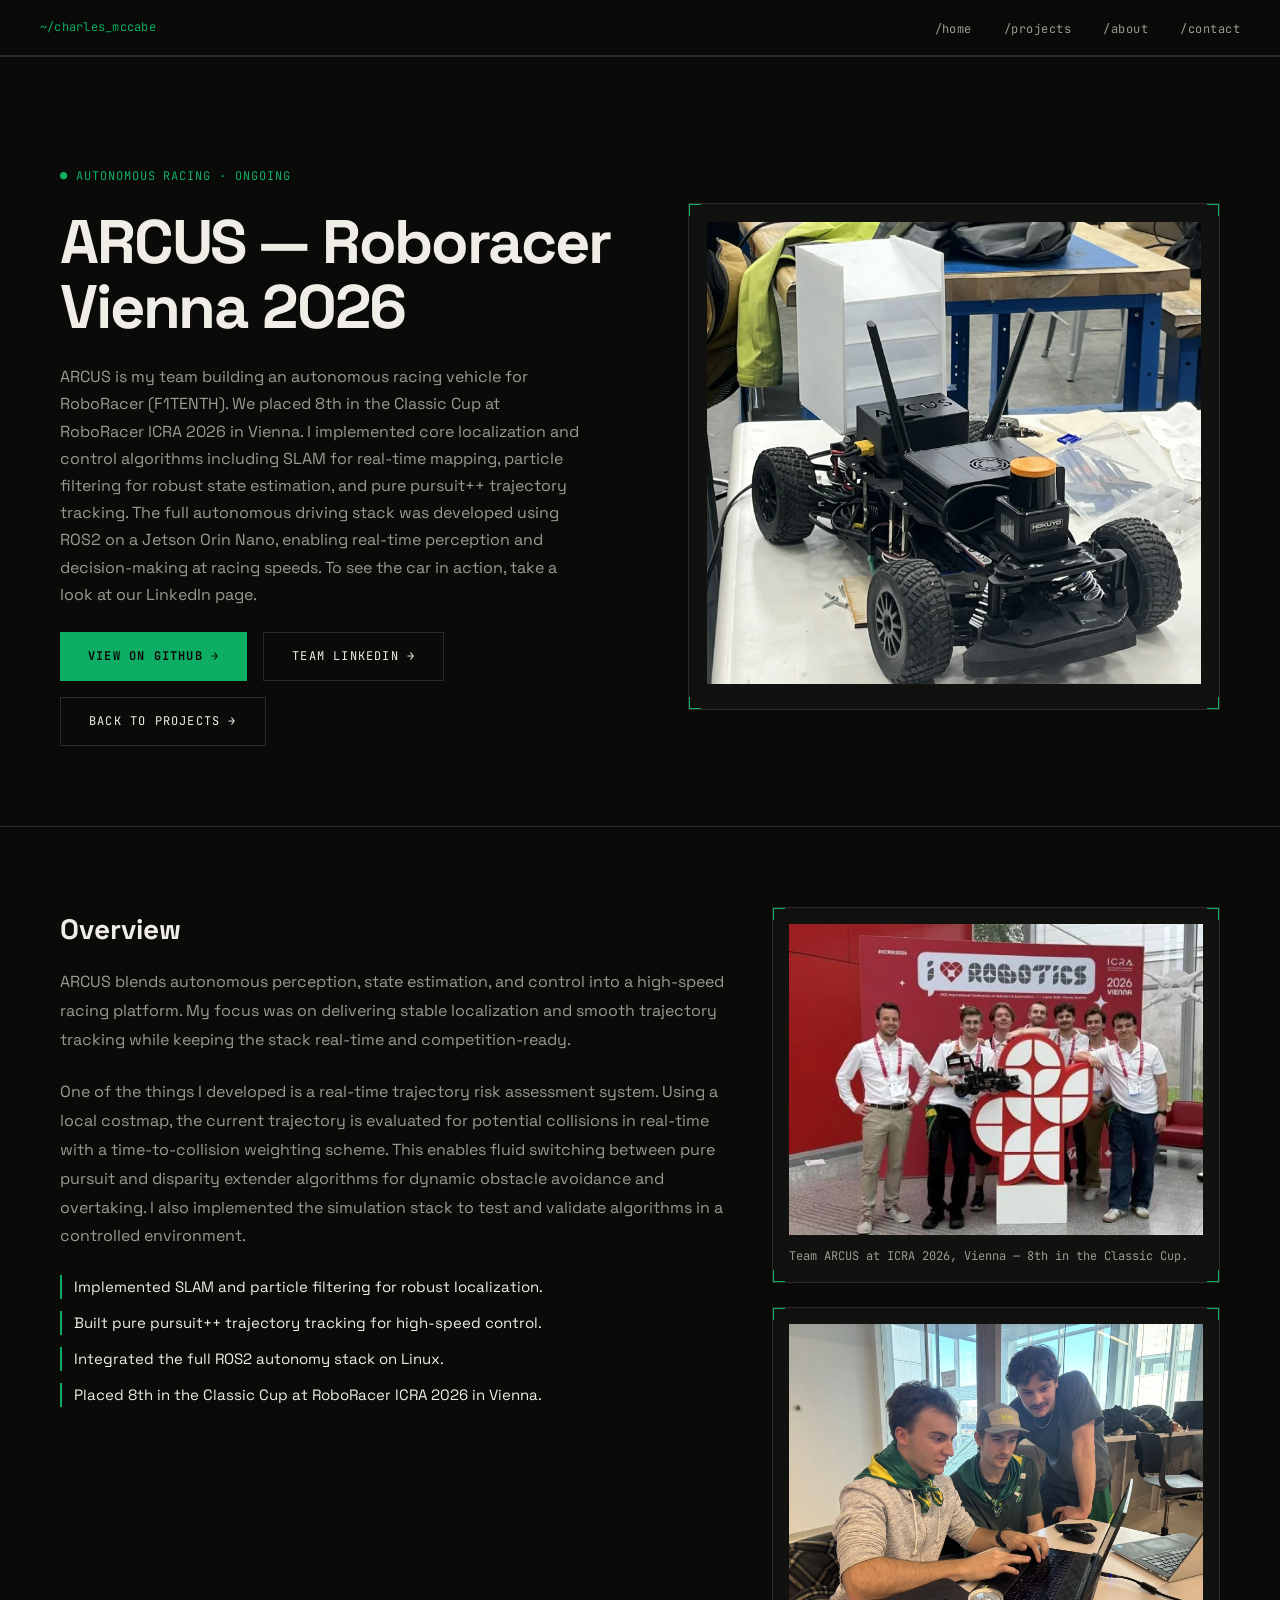
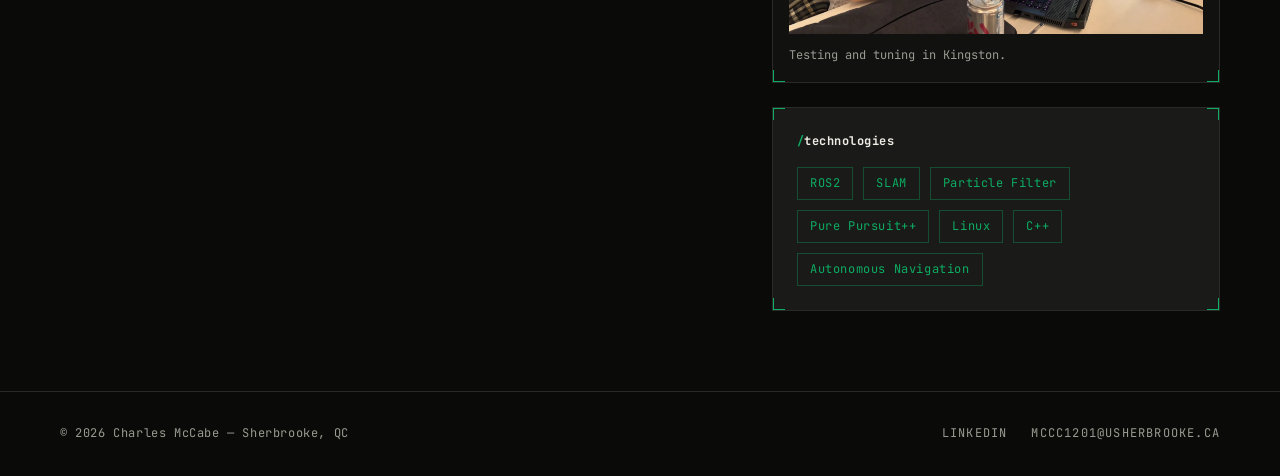
==== arcus.html @ 9f8b74c9 "Refine telemetry design: type, palette, project pages, WebP images - Space Grotesk for text and JetB" ====
<!DOCTYPE html>
<html lang="en">

<head>
  <meta charset="UTF-8">
  <meta name="viewport" content="width=device-width, initial-scale=1.0">
  <title>ARCUS — Roboracer Vienna 2026</title>
  <link rel="preconnect" href="https://fonts.googleapis.com">
  <link rel="preconnect" href="https://fonts.gstatic.com" crossorigin>
  <link
    href="https://fonts.googleapis.com/css2?family=JetBrains+Mono:wght@400;500;700&family=Space+Grotesk:wght@400;500;600;700&display=swap"
    rel="stylesheet">
  <link rel="icon" href="data:image/svg+xml,%3Csvg xmlns='http://www.w3.org/2000/svg' viewBox='0 0 32 32'%3E%3Crect width='32' height='32' fill='%230a0a08'/%3E%3Ctext x='16' y='22' font-family='monospace' font-size='15' font-weight='700' fill='%230dad63' text-anchor='middle'%3ECM%3C/text%3E%3C/svg%3E">
  <link rel="stylesheet" href="style.css">
</head>

<body class="project-page">
  <nav>
    <a class="nav-logo" href="charlesMcCabe.html">~/charles_mccabe</a>
    <ul class="nav-links">
      <li><a href="charlesMcCabe.html">/home</a></li>
      <li><a href="charlesMcCabe.html#projects">/projects</a></li>
      <li><a href="charlesMcCabe.html#about">/about</a></li>
      <li><a href="charlesMcCabe.html#contact">/contact</a></li>
    </ul>
  </nav>

  <header class="project-hero">
    <div class="project-hero-left">
      <div class="project-kicker">Autonomous racing · Ongoing</div>
      <h1 class="project-title-lg">ARCUS — Roboracer Vienna 2026</h1>
      <p class="project-summary">ARCUS is my team building an autonomous racing vehicle for RoboRacer (F1TENTH). We placed 8th in the Classic Cup at RoboRacer ICRA 2026 in Vienna. I implemented
        core localization and control algorithms including SLAM for real-time mapping, particle filtering for robust state
        estimation, and pure pursuit++ trajectory tracking. The full autonomous driving stack was developed using ROS2 on
        a Jetson Orin Nano, enabling real-time perception and decision-making at racing speeds. To see the car in action, take a look at our LinkedIn page.</p>
      <div class="project-cta-row">
        <a class="btn-primary" href="https://github.com/robotique-udes/arcus" target="_blank"
          rel="noopener noreferrer">View on GitHub →</a>
        <a class="btn-ghost" href="https://www.linkedin.com/company/arcus-robotique-udes" target="_blank"
          rel="noopener noreferrer">Team LinkedIn →</a>
        <a class="btn-ghost" href="charlesMcCabe.html#projects">Back to projects →</a>
      </div>
    </div>
    <div class="project-hero-right">
      <img src="resources/imgs/arcus_car.webp" alt="ARCUS race car">
    </div>
  </header>

  <section class="project-section">
    <div class="project-detail-grid">
      <div>
        <h2 class="project-detail-title">Overview</h2>
        <p class="project-detail-copy">ARCUS blends autonomous perception, state estimation, and control into a high-speed
          racing platform. My focus was on delivering stable localization and smooth trajectory tracking while
          keeping the stack real-time and competition-ready.</p>
        <p class="project-detail-copy">One of the things I developed is a real-time trajectory risk assessment system. Using a local costmap, the
          current trajectory is evaluated for potential collisions in real-time with a time-to-collision weighting
          scheme. This enables fluid switching between pure pursuit and disparity extender algorithms for dynamic
          obstacle avoidance and overtaking. I also implemented the simulation stack to test and validate algorithms
          in a controlled environment.</p>
        <ul class="project-highlights">
          <li>Implemented SLAM and particle filtering for robust localization.</li>
          <li>Built pure pursuit++ trajectory tracking for high-speed control.</li>
          <li>Integrated the full ROS2 autonomy stack on Linux.</li>
          <li>Placed 8th in the Classic Cup at RoboRacer ICRA 2026 in Vienna.</li>
        </ul>
      </div>
      <div class="project-side">
        <figure class="project-media">
          <img src="resources/imgs/arcus-vienna.webp" alt="Team ARCUS with the car at ICRA 2026 in Vienna"
            loading="lazy">
          <figcaption>Team ARCUS at ICRA 2026, Vienna — 8th in the Classic Cup.</figcaption>
        </figure>
        <figure class="project-media">
          <img src="resources/imgs/kingston.webp" alt="ARCUS team working on the car in Kingston" loading="lazy">
          <figcaption>Testing and tuning in Kingston.</figcaption>
        </figure>
        <div class="project-tech-panel">
          <h4>Technologies</h4>
          <div class="tech-tags">
            <span class="tech-tag">ROS2</span>
            <span class="tech-tag">SLAM</span>
            <span class="tech-tag">Particle Filter</span>
            <span class="tech-tag">Pure Pursuit++</span>
            <span class="tech-tag">Linux</span>
            <span class="tech-tag">C++</span>
            <span class="tech-tag">Autonomous Navigation</span>
          </div>
        </div>
      </div>
    </div>
  </section>

  <footer>
    <span class="copy">© 2026 Charles McCabe — Sherbrooke, QC</span>
    <div class="footer-links">
      <a href="https://www.linkedin.com/in/charles-mccabe-aab749368/">LinkedIn</a>
      <a href="mailto:mccc1201@usherbrooke.ca">mccc1201@usherbrooke.ca</a>
    </div>
  </footer>
</body>

</html>
---- style.css ----
*,
*::before,
*::after {
    box-sizing: border-box;
    margin: 0;
    padding: 0;
}

:root {
    --bg: #0a0a08;
    --surface: #111110;
    --surface2: #1a1a18;
    --accent: #0dad63;
    --text: #f0ede6;
    --muted: #9a9a92;
    --warn: #e8a63c;
    --best: #b48cff;
    --border: #2a2a28;
    --mono: 'JetBrains Mono', ui-monospace, monospace;
    --sans: 'Space Grotesk', system-ui, sans-serif;
}

html {
    scroll-behavior: smooth;
}

body {
    background: var(--bg);
    color: var(--text);
    font-family: var(--sans);
    line-height: 1.6;
    overflow-x: hidden;
}

nav {
    position: sticky;
    top: 0;
    z-index: 100;
    background: rgba(10, 10, 8, 0.92);
    backdrop-filter: blur(12px);
    border-bottom: 1px solid var(--border);
    display: flex;
    align-items: center;
    justify-content: flex-end;
    padding: 0 40px;
    height: 56px;
}

.nav-logo {
    display: none;
}

.nav-links {
    display: flex;
    gap: 32px;
    list-style: none;
}

.nav-links a {
    font-family: var(--mono);
    font-size: 12px;
    color: var(--muted);
    text-decoration: none;
    letter-spacing: 0.1em;
    text-transform: uppercase;
    transition: color 0.2s;
}

.nav-links a:hover {
    color: var(--accent);
}

.hero {
    min-height: 100vh;
    display: grid;
    grid-template-columns: 1fr 1fr;
    position: relative;
    overflow: hidden;
}

.hero--no-padding {
    padding: 0;
    border-top: none;
}

.hero-left {
    display: flex;
    flex-direction: column;
    justify-content: center;
    padding: 80px 60px;
    position: relative;
    z-index: 2;
}

.hero-tag {
    font-family: var(--mono);
    font-size: 12px;
    color: var(--accent);
    letter-spacing: 0.2em;
    text-transform: uppercase;
    margin-bottom: 24px;
    display: flex;
    align-items: center;
    gap: 10px;
}

.hero-tag::before {
    content: '';
    display: inline-block;
    width: 24px;
    height: 1px;
    background: var(--accent);
}

h1.hero-name {
    font-family: var(--sans);
    font-size: clamp(52px, 6vw, 88px);
    font-weight: 700;
    line-height: 0.95;
    letter-spacing: -0.03em;
    margin-bottom: 8px;
}

.hero-name .accent-line {
    color: var(--accent);
    display: block;
}

.hero-sub {
    font-family: var(--mono);
    font-size: 13px;
    color: var(--muted);
    margin-top: 24px;
    margin-bottom: 48px;
    max-width: 380px;
    line-height: 1.8;
}

.hero-ctas {
    display: flex;
    gap: 16px;
    flex-wrap: wrap;
}

.btn-primary,
.btn-ghost,
.form-submit {
    display: inline-flex;
    align-items: center;
    gap: 8px;
    font-family: var(--mono);
    font-size: 12px;
    letter-spacing: 0.1em;
    text-transform: uppercase;
    text-decoration: none;
}

.btn-primary {
    background: var(--accent);
    color: #0a0a08;
    font-weight: 700;
    padding: 14px 28px;
    transition: transform 0.2s, opacity 0.2s;
}

.btn-primary:hover {
    opacity: 0.85;
    transform: translateY(-2px);
}

.btn-ghost {
    border: 1px solid var(--border);
    color: var(--text);
    padding: 14px 28px;
    transition: border-color 0.2s, color 0.2s;
}

.btn-ghost:hover {
    border-color: var(--accent);
    color: var(--accent);
}

.hero-right {
    position: relative;
    overflow: hidden;
}

.hero-img-grid {
    position: absolute;
    inset: 0;
    display: grid;
    grid-template-columns: 1fr 1fr;
    grid-template-rows: 1fr 1fr;
    gap: 2px;
}

.hero-img-cell {
    overflow: hidden;
    position: relative;
}

.hero-img-cell img {
    width: 100%;
    height: 100%;
    object-fit: cover;
    transition: transform 0.4s;
}

.hero-img-cell:hover img {
    transform: scale(1.04);
}

.hero-img-cell .label {
    position: absolute;
    bottom: 0;
    left: 0;
    right: 0;
    background: linear-gradient(transparent, rgba(0, 0, 0, 0.7));
    padding: 24px 12px 10px;
    font-family: var(--mono);
    font-size: 12px;
    color: var(--accent);
    letter-spacing: 0.1em;
    text-transform: uppercase;
    opacity: 0;
    transition: opacity 0.3s;
}

.hero-img-cell:hover .label {
    opacity: 1;
}

.hero-overlay-text {
    position: absolute;
    bottom: 40px;
    left: 40px;
    font-family: var(--mono);
    font-size: 12px;
    color: var(--muted);
    writing-mode: vertical-lr;
    letter-spacing: 0.15em;
    text-transform: uppercase;
}

section {
    padding: 100px 60px;
    border-top: 1px solid var(--border);
}

.section-header {
    display: flex;
    align-items: baseline;
    gap: 20px;
    margin-bottom: 60px;
}

.section-header--compact {
    margin-bottom: 24px;
}

.section-num {
    font-family: var(--mono);
    font-size: 12px;
    color: var(--accent);
    letter-spacing: 0.15em;
}

h2.section-title {
    font-family: var(--sans);
    font-size: 42px;
    font-weight: 700;
    letter-spacing: -0.02em;
    line-height: 1;
}

.about-grid {
    display: grid;
    grid-template-columns: auto 1fr;
    gap: 80px;
    align-items: start;
}

.about-photo {
    width: 260px;
    height: 320px;
    object-fit: cover;
    object-position: top center;
    border: 1px solid var(--border);
}

.about-text {
    padding-top: 12px;
}

.about-text p {
    font-family: var(--sans);
    font-size: 17px;
    color: var(--muted);
    line-height: 1.85;
    max-width: 620px;
    margin-bottom: 32px;
}

.skills-row {
    display: flex;
    flex-wrap: wrap;
    gap: 10px;
    margin-top: 32px;
}

.skill-pill {
    font-family: var(--mono);
    font-size: 12px;
    color: var(--accent);
    border: 1px solid rgba(13, 173, 99, 0.35);
    padding: 6px 14px;
    letter-spacing: 0.05em;
}

.projects-grid {
    display: grid;
    grid-template-columns: repeat(3, 1fr);
    gap: 2px;
}

.projects-subhead {
    font-family: var(--mono);
    font-size: 12px;
    color: var(--accent);
    letter-spacing: 0.15em;
    text-transform: uppercase;
    margin-bottom: 14px;
}

.projects-subhead--spaced {
    margin-top: 40px;
}

.projects-showcase-grid {
    display: grid;
    grid-template-columns: repeat(2, 1fr);
    gap: 2px;
}

.projects-showcase-grid .project-card {
    aspect-ratio: 16/10;
}

.projects-more-grid {
    display: grid;
    grid-template-columns: repeat(3, 1fr);
    gap: 2px;
}

.project-card {
    background: var(--surface);
    position: relative;
    overflow: hidden;
    aspect-ratio: 4/3;
    cursor: pointer;
    display: block;
    text-decoration: none;
}

.project-card.featured {
    grid-column: span 2;
    aspect-ratio: auto;
}

.project-card img {
    width: 100%;
    height: 100%;
    object-fit: cover;
    filter: brightness(0.8);
    transition: filter 0.4s, transform 0.5s;
}

.project-card-image--contain {
    object-fit: contain;
    background: #111;
    padding: 40px;
}

.project-card:hover img {
    filter: brightness(0.95);
    transform: scale(1.05);
}

.project-card--logo {
    display: flex;
    align-items: center;
    justify-content: center;
}

.project-card--logo .sherbee-logo {
    width: 72%;
    height: auto;
    max-height: 80%;
    object-fit: contain;
    filter: grayscale(0%) brightness(0.95);
}

.project-card--logo:hover .sherbee-logo {
    transform: none;
    filter: grayscale(0%) brightness(1);
}

.project-card-overlay {
    position: absolute;
    inset: 0;
    background: linear-gradient(to top, rgba(0, 0, 0, 0.85) 0%, rgba(0, 0, 0, 0.2) 50%, transparent 100%);
    display: flex;
    flex-direction: column;
    justify-content: flex-end;
    padding: 28px;
    transition: background 0.3s;
}

.project-card:hover .project-card-overlay {
    background: linear-gradient(to top, rgba(0, 0, 0, 0.9) 0%, rgba(0, 0, 0, 0.3) 60%, transparent 100%);
}

.project-type {
    font-family: var(--mono);
    font-size: 12px;
    color: var(--accent);
    letter-spacing: 0.15em;
    text-transform: uppercase;
    margin-bottom: 8px;
}

.project-title {
    font-family: var(--sans);
    font-size: 20px;
    font-weight: 600;
    color: var(--text);
    line-height: 1.2;
    margin-bottom: 8px;
}

.project-card.featured .project-title {
    font-size: 28px;
}

.project-desc {
    font-family: var(--mono);
    font-size: 12px;
    color: rgba(240, 237, 230, 0.6);
    line-height: 1.6;
    max-width: 420px;
    display: none;
    margin-bottom: 16px;
}

.project-card:hover .project-desc {
    display: block;
}

.project-link {
    display: inline-flex;
    align-items: center;
    gap: 6px;
    font-family: var(--mono);
    font-size: 12px;
    color: var(--accent);
    letter-spacing: 0.1em;
    text-transform: uppercase;
    opacity: 0;
    transform: translateY(8px);
    transition: opacity 0.3s, transform 0.3s;
}

.project-card:hover .project-link {
    opacity: 1;
    transform: translateY(0);
}

.project-links {
    display: flex;
    flex-wrap: wrap;
    gap: 12px;
}

.stats-bar {
    border-top: 1px solid var(--border);
    padding: 48px 60px;
    display: flex;
    gap: 0;
}

.stat-item {
    flex: 1;
    padding: 0 40px;
    border-right: 1px solid var(--border);
}

.stat-num--offset {
    padding-left: 40px;
}

.stat-item:last-child {
    border-right: none;
    padding-right: 0;
}

.stat-item:first-child {
    padding-left: 0;
}

.stat-num {
    font-family: var(--sans);
    font-size: 48px;
    font-weight: 700;
    color: var(--accent);
    line-height: 1;
    margin-bottom: 8px;
}

.stat-label {
    font-family: var(--mono);
    font-size: 12px;
    color: var(--muted);
    letter-spacing: 0.1em;
    text-transform: uppercase;
}

.cv-section {
    background: var(--surface);
}

.cv-panel {
    border: 1px solid var(--border);
    background: var(--surface2);
    display: flex;
    flex-wrap: wrap;
    align-items: center;
    justify-content: space-between;
    gap: 24px;
    padding: 28px;
}

.cv-copy {
    font-family: var(--sans);
    font-size: 18px;
    color: var(--muted);
    line-height: 1.7;
    max-width: 700px;
}

.cv-download {
    white-space: nowrap;
}

.contact-section {
    background: var(--surface);
}

.contact-inner {
    display: grid;
    grid-template-columns: 1fr 1fr;
    gap: 80px;
    align-items: center;
}

.contact-headline {
    font-family: var(--sans);
    font-size: clamp(36px, 4vw, 56px);
    font-weight: 700;
    line-height: 1.0;
    letter-spacing: -0.02em;
}

.contact-headline .hl {
    color: var(--accent);
}

.contact-copy {
    font-family: var(--mono);
    font-size: 12px;
    color: var(--muted);
    margin-top: 32px;
    line-height: 1.8;
}

.contact-form {
    display: flex;
    flex-direction: column;
    gap: 16px;
}

.form-field {
    display: flex;
    flex-direction: column;
    gap: 6px;
}

.form-field label {
    font-family: var(--mono);
    font-size: 12px;
    color: var(--muted);
    letter-spacing: 0.15em;
    text-transform: uppercase;
}

.form-field input,
.form-field textarea {
    background: var(--bg);
    border: 1px solid var(--border);
    color: var(--text);
    font-family: var(--mono);
    font-size: 13px;
    padding: 12px 16px;
    outline: none;
    transition: border-color 0.2s;
}

.form-field input:focus,
.form-field textarea:focus {
    border-color: var(--accent);
}

.form-field textarea {
    resize: vertical;
    min-height: 100px;
}

.form-submit {
    background: var(--accent);
    color: #0a0a08;
    font-weight: 700;
    padding: 14px 32px;
    border: none;
    cursor: pointer;
    align-self: flex-start;
    transition: opacity 0.2s;
}

.form-submit:hover {
    opacity: 0.85;
}

.form-submit:disabled {
    opacity: 0.55;
    cursor: not-allowed;
}

.form-status {
    min-height: 1.2em;
    font-family: var(--mono);
    font-size: 12px;
    color: var(--muted);
    letter-spacing: 0.05em;
}

.form-status--success {
    color: var(--accent);
}

.form-status--error {
    color: #ff7f7f;
}

/* Modal Styles */
.project-card--modal {
    cursor: pointer;
}

.modal {
    display: none;
    position: fixed;
    top: 0;
    left: 0;
    width: 100%;
    height: 100%;
    z-index: 1000;
    opacity: 0;
    transition: opacity 0.3s ease;
}

.modal.active {
    display: flex;
    opacity: 1;
}

.modal-overlay {
    position: absolute;
    top: 0;
    left: 0;
    width: 100%;
    height: 100%;
    background: rgba(0, 0, 0, 0.7);
    backdrop-filter: blur(4px);
}

.modal-content {
    position: relative;
    background: var(--surface);
    border: 1px solid var(--border);
    border-radius: 8px;
    max-width: 600px;
    max-height: 90vh;
    overflow-y: auto;
    margin: auto;
    padding: 40px;
    animation: modalSlideIn 0.3s ease;
}

@keyframes modalSlideIn {
    from {
        transform: translateY(-50px);
        opacity: 0;
    }

    to {
        transform: translateY(0);
        opacity: 1;
    }
}

.modal-close {
    position: absolute;
    top: 16px;
    right: 16px;
    background: none;
    border: none;
    font-size: 32px;
    color: var(--text);
    cursor: pointer;
    width: 40px;
    height: 40px;
    display: flex;
    align-items: center;
    justify-content: center;
    transition: color 0.2s;
    padding: 0;
}

.modal-close:hover {
    color: var(--accent);
}

.modal-header {
    margin-bottom: 24px;
    border-bottom: 1px solid var(--border);
    padding-bottom: 16px;
}

.modal-title {
    font-size: 24px;
    font-weight: 700;
    margin-bottom: 8px;
    color: var(--text);
}

.modal-type {
    font-family: var(--mono);
    font-size: 12px;
    color: var(--muted);
    letter-spacing: 0.1em;
    text-transform: uppercase;
}

.modal-description {
    font-size: 14px;
    line-height: 1.8;
    color: var(--text);
    margin-bottom: 24px;
}

.modal-tech {
    margin-bottom: 24px;
}

.modal-tech p {
    font-family: var(--mono);
    font-size: 12px;
    color: var(--muted);
    letter-spacing: 0.05em;
    margin-bottom: 12px;
}

.tech-tags {
    display: flex;
    flex-wrap: wrap;
    gap: 8px;
}

.tech-tag {
    background: var(--surface2);
    border: 1px solid var(--border);
    padding: 6px 12px;
    border-radius: 4px;
    font-family: var(--mono);
    font-size: 12px;
    color: var(--text);
    letter-spacing: 0.05em;
}

.modal-links {
    display: flex;
    flex-wrap: wrap;
    gap: 12px;
    margin-top: 24px;
}

.modal-link {
    display: inline-block;
    padding: 10px 16px;
    background: var(--surface2);
    border: 1px solid var(--accent);
    color: var(--accent);
    text-decoration: none;
    font-size: 12px;
    font-family: var(--mono);
    letter-spacing: 0.05em;
    border-radius: 4px;
    transition: all 0.2s;
}

.modal-link:hover {
    background: var(--accent);
    color: var(--bg);
}

/* Project detail pages */
.project-page nav {
    justify-content: space-between;
}

.project-page .nav-logo {
    display: block;
    font-family: var(--mono);
    font-size: 12px;
    color: var(--accent);
    letter-spacing: 0.12em;
    text-transform: uppercase;
}

.project-hero {
    min-height: 80vh;
    display: grid;
    grid-template-columns: 1.05fr 0.95fr;
    gap: 40px;
    align-items: center;
    padding: 110px 60px 80px;
    border-top: 1px solid var(--border);
}

.project-hero-left {
    display: flex;
    flex-direction: column;
    gap: 24px;
}

.project-kicker {
    font-family: var(--mono);
    font-size: 12px;
    color: var(--accent);
    letter-spacing: 0.2em;
    text-transform: uppercase;
}

.project-title-lg {
    font-family: var(--sans);
    font-size: clamp(36px, 4.8vw, 64px);
    font-weight: 700;
    letter-spacing: -0.02em;
    line-height: 1.05;
}

.project-summary {
    font-family: var(--mono);
    font-size: 12px;
    color: var(--muted);
    line-height: 1.9;
    max-width: 520px;
}

.project-cta-row {
    display: flex;
    flex-wrap: wrap;
    gap: 16px;
}

.project-hero-right {
    border: 1px solid var(--border);
    background: var(--surface);
    padding: 18px;
}

.project-hero-right img {
    width: 100%;
    height: 100%;
    object-fit: cover;
}

.project-section {
    padding: 80px 60px;
    border-top: 1px solid var(--border);
}

.project-detail-grid {
    display: grid;
    grid-template-columns: 1.2fr 0.8fr;
    gap: 40px;
}

.project-side {
    display: flex;
    flex-direction: column;
    gap: 24px;
}

.project-media {
    border: 1px solid var(--border);
    background: var(--surface);
    padding: 16px;
}

.project-media img {
    width: 100%;
    height: auto;
    display: block;
    object-fit: cover;
}

.project-detail-title {
    font-family: var(--sans);
    font-size: 28px;
    font-weight: 700;
    margin-bottom: 16px;
}

.project-detail-copy {
    font-family: var(--sans);
    font-size: 16px;
    color: var(--muted);
    line-height: 1.8;
    margin-bottom: 24px;
}

.project-highlights {
    list-style: none;
    display: grid;
    gap: 12px;
    font-family: var(--mono);
    font-size: 12px;
    color: var(--text);
    letter-spacing: 0.04em;
}

.project-highlights li {
    border-left: 2px solid var(--accent);
    padding-left: 12px;
}

.project-tech-panel {
    border: 1px solid var(--border);
    background: var(--surface2);
    padding: 24px;
}

.project-tech-panel h4 {
    font-family: var(--mono);
    font-size: 12px;
    color: var(--muted);
    letter-spacing: 0.15em;
    text-transform: uppercase;
    margin-bottom: 16px;
}

.project-tech-panel .tech-tags {
    gap: 10px;
}

@media (max-width: 900px) {
    .project-hero {
        grid-template-columns: 1fr;
        padding: 96px 28px 64px;
    }

    .project-hero-right {
        order: -1;
    }

    .project-detail-grid {
        grid-template-columns: 1fr;
    }

    .project-section {
        padding: 64px 28px;
    }

    .modal-content {
        max-width: 90vw;
        padding: 32px;
    }

    .modal-title {
        font-size: 20px;
    }

    .modal-description {
        font-size: 13px;
    }
}

footer {
    padding: 32px 60px;
    border-top: 1px solid var(--border);
    display: flex;
    justify-content: space-between;
    align-items: center;
}

footer .copy {
    font-family: var(--mono);
    font-size: 12px;
    color: var(--muted);
    letter-spacing: 0.05em;
}

.footer-links {
    display: flex;
    gap: 24px;
}

.footer-links a {
    font-family: var(--mono);
    font-size: 12px;
    color: var(--muted);
    text-decoration: none;
    letter-spacing: 0.1em;
    text-transform: uppercase;
    transition: color 0.2s;
}

.footer-links a:hover {
    color: var(--accent);
}

.ticker {
    overflow: hidden;
    border-top: 1px solid var(--border);
    border-bottom: 1px solid var(--border);
    padding: 14px 0;
    background: var(--surface2);
}

.ticker-inner {
    display: flex;
    gap: 60px;
    animation: ticker 20s linear infinite;
    width: max-content;
}

@keyframes ticker {
    from {
        transform: translateX(0);
    }

    to {
        transform: translateX(-50%);
    }
}

.ticker-item {
    font-family: var(--mono);
    font-size: 12px;
    color: var(--muted);
    letter-spacing: 0.15em;
    text-transform: uppercase;
    white-space: nowrap;
    display: flex;
    align-items: center;
    gap: 20px;
}

.ticker-dot {
    width: 4px;
    height: 4px;
    background: var(--accent);
    border-radius: 50%;
    flex-shrink: 0;
}

@media (max-width: 900px) {
    .hero {
        grid-template-columns: 1fr;
    }

    .hero {
        min-height: auto;
    }

    .hero-left {
        padding: 64px 28px 48px;
    }

    .hero-right {
        min-height: 75vw;
    }

    .hero-overlay-text {
        display: none;
    }

    .projects-grid {
        grid-template-columns: 1fr;
    }

    .projects-showcase-grid,
    .projects-more-grid {
        grid-template-columns: 1fr;
    }

    .project-card.featured {
        grid-column: 1;
    }

    .about-grid {
        grid-template-columns: 1fr;
    }

    .about-photo {
        width: 100%;
        height: 300px;
    }

    .contact-inner {
        grid-template-columns: 1fr;
    }

    section {
        padding: 64px 28px;
    }

    nav {
        padding: 0 24px;
    }

    footer {
        flex-direction: column;
        gap: 16px;
        text-align: center;
    }

    .stats-bar {
        flex-direction: column;
        padding: 40px 28px;
        gap: 0;
    }

    .stat-item {
        border-right: none;
        border-bottom: 1px solid var(--border);
        padding: 0 0 32px;
    }

    .stat-item:last-child {
        border-bottom: none;
    }
}

@media (max-width: 420px) {
    .project-title-lg {
        font-size: 32px;
    }

    .project-title {
        font-size: 16px;
        word-wrap: break-word;
        overflow-wrap: break-word;
    }

    .project-card.featured .project-title {
        font-size: 18px;
    }

    h1.hero-name {
        font-size: clamp(36px, 5vw, 60px);
    }

    h2.section-title {
        font-size: 28px;
    }

    section {
        padding: 48px 16px;
    }

    nav {
        padding: 0 16px;
        gap: 16px;
    }

    .nav-links {
        gap: 16px;
    }

    .nav-links a {
        font-size: 12px;
    }

    .stats-bar {
        padding: 32px 16px;
    }

    .cv-panel {
        flex-direction: column;
        align-items: flex-start;
    }

    .contact-inner {
        padding: 0;
    }
}
/* Experience timeline */
.xp-list {
    list-style: none;
    border-left: 1px solid var(--border);
    margin: 0 0 48px 4px;
}

.xp-item {
    position: relative;
    padding: 0 0 36px 32px;
}

.xp-item::before {
    content: '';
    position: absolute;
    left: -4px;
    top: 7px;
    width: 7px;
    height: 7px;
    background: var(--accent);
}

.xp-item--edu::before {
    background: var(--bg);
    border: 1px solid var(--accent);
}

.xp-item:last-child {
    padding-bottom: 0;
}

.xp-date {
    font-family: var(--mono);
    font-size: 12px;
    color: var(--accent);
    letter-spacing: 0.15em;
    text-transform: uppercase;
    margin-bottom: 6px;
}

.xp-role {
    font-family: var(--sans);
    font-size: 21px;
    font-weight: 600;
    line-height: 1.25;
}

.xp-org {
    font-family: var(--mono);
    font-size: 12px;
    color: var(--muted);
    margin: 4px 0 10px;
}

.xp-desc {
    font-family: var(--sans);
    font-size: 15px;
    color: var(--muted);
    line-height: 1.75;
    max-width: 680px;
}

/* Touch screens can't hover: show project text and links below each image */
@media (hover: none) {
    .project-card,
    .projects-showcase-grid .project-card {
        aspect-ratio: auto;
        display: block;
    }

    .project-card img {
        display: block;
        height: auto;
        aspect-ratio: 16 / 10;
        filter: none;
    }

    .project-card--logo .sherbee-logo {
        width: 100%;
        max-height: none;
        padding: 24px 14%;
    }

    .project-card-overlay,
    .project-card:hover .project-card-overlay {
        position: static;
        background: var(--surface);
        padding: 20px;
    }

    .project-desc {
        display: block;
    }

    .project-link {
        opacity: 1;
        transform: none;
    }

    .hero-img-cell .label {
        opacity: 1;
    }
}

@media (prefers-reduced-motion: reduce) {
    html {
        scroll-behavior: auto;
    }

    .ticker-inner {
        animation: none;
    }
}

/* =========================================================
   Design C — Live telemetry
   ========================================================= */
.telemetry {
    background: var(--surface);
    border-left: 1px solid var(--border);
}

.telemetry-svg {
    position: absolute;
    inset: 0;
    width: 100%;
    height: 100%;
}

.tl-grid-line { stroke: rgba(240, 237, 230, 0.05); stroke-width: 1; }
.tl-track-edge { fill: none; stroke: var(--border); stroke-width: 62; stroke-linejoin: round; }
.tl-track-surface { fill: none; stroke: var(--surface2); stroke-width: 56; stroke-linejoin: round; }
.tl-raceline { fill: none; stroke: rgba(13, 173, 99, 0.35); stroke-width: 1.5; stroke-dasharray: 6 8; }
.tl-obstacle { fill: var(--warn); }
.tl-trail { fill: none; stroke: var(--accent); stroke-width: 2.5; stroke-linecap: round; opacity: 0.45; }
.tl-look { stroke: var(--text); stroke-width: 1; stroke-dasharray: 3 3; opacity: 0.7; }
.tl-target { fill: none; stroke: var(--text); stroke-width: 1.5; }
.tl-lidar-stop-a { stop-color: var(--accent); stop-opacity: 0.22; }
.tl-lidar-stop-b { stop-color: var(--accent); stop-opacity: 0; }
.tl-sweep { stroke: var(--accent); stroke-width: 1; opacity: 0.6; }
.tl-car-body { fill: var(--accent); }
.tl-car-nose { fill: var(--bg); }

.hud {
    position: absolute;
    top: 24px;
    right: 24px;
    min-width: 200px;
    padding: 14px 16px;
    background: rgba(10, 10, 8, 0.82);
    backdrop-filter: blur(6px);
    font-family: var(--mono);
    font-size: 12px;
    color: var(--muted);
    --c: var(--accent);
    background-image:
        linear-gradient(var(--c), var(--c)), linear-gradient(var(--c), var(--c)),
        linear-gradient(var(--c), var(--c)), linear-gradient(var(--c), var(--c)),
        linear-gradient(var(--c), var(--c)), linear-gradient(var(--c), var(--c)),
        linear-gradient(var(--c), var(--c)), linear-gradient(var(--c), var(--c));
    background-repeat: no-repeat;
    background-size: 10px 1px, 1px 10px;
    background-position: 0 0, 0 0, 100% 0, 100% 0, 0 100%, 0 100%, 100% 100%, 100% 100%;
}

.hud-title {
    color: var(--text);
    margin-bottom: 8px;
    letter-spacing: 0.05em;
}

.hud-sim {
    font-size: 12px;
    color: var(--bg);
    background: var(--muted);
    padding: 1px 5px;
    margin-left: 6px;
    letter-spacing: 0.1em;
}

.hud-row {
    display: flex;
    justify-content: space-between;
    gap: 24px;
    padding: 2px 0;
}

.hud-row b {
    color: var(--accent);
    font-weight: 400;
    font-variant-numeric: tabular-nums;
}

.hud-row b.hud-warn {
    color: var(--warn);
}

.hud-caption {
    position: absolute;
    left: 24px;
    right: 24px;
    bottom: 20px;
    font-family: var(--mono);
    font-size: 12px;
    color: var(--muted);
    letter-spacing: 0.08em;
    text-transform: uppercase;
}

/* Terminal-style hero tag and topic-style section labels */
.hero-tag {
    text-transform: none;
    letter-spacing: 0.04em;
    font-size: 12px;
}

.hero-tag::before {
    content: '$';
    width: auto;
    height: auto;
    background: none;
}

.hero-sub::after {
    content: '▍';
    color: var(--accent);
    margin-left: 4px;
    animation: blink 1.1s steps(1) infinite;
}

@keyframes blink {
    50% { opacity: 0; }
}

.section-num {
    font-size: 13px;
    letter-spacing: 0.04em;
    border: 1px solid rgba(13, 173, 99, 0.4);
    padding: 3px 8px;
}

.nav-links a {
    text-transform: none;
    letter-spacing: 0.04em;
}

/* Ticker as a log stream */
.ticker {
    background: var(--bg);
}

.ticker-dot {
    display: none;
}

.ticker-item::before {
    content: '[INFO] [skills]:';
    color: var(--accent);
    opacity: 0.8;
}

.ticker-item {
    text-transform: none;
    letter-spacing: 0.04em;
    gap: 8px;
}

/* Stats bar as HUD readouts */
.stats-bar {
    gap: 16px;
}

.stat-item,
.stat-item:first-child,
.stat-item:last-child {
    border: 1px solid var(--border);
    padding: 24px;
    position: relative;
}

.stat-item::before {
    content: '';
    position: absolute;
    inset: -1px;
    pointer-events: none;
    --c: var(--accent);
    background-image:
        linear-gradient(var(--c), var(--c)), linear-gradient(var(--c), var(--c)),
        linear-gradient(var(--c), var(--c)), linear-gradient(var(--c), var(--c)),
        linear-gradient(var(--c), var(--c)), linear-gradient(var(--c), var(--c)),
        linear-gradient(var(--c), var(--c)), linear-gradient(var(--c), var(--c));
    background-repeat: no-repeat;
    background-size: 12px 1px, 1px 12px;
    background-position: 0 0, 0 0, 100% 0, 100% 0, 0 100%, 0 100%, 100% 100%, 100% 100%;
}

.stat-num {
    font-family: var(--mono);
    font-weight: 700;
    font-variant-numeric: tabular-nums;
}

:focus-visible {
    outline: 2px solid var(--accent);
    outline-offset: 2px;
}

@media (max-width: 900px) {
    .telemetry {
        border-left: none;
        border-top: 1px solid var(--border);
        min-height: 92vw;
    }

    .hud {
        top: 12px;
        right: 12px;
        min-width: 0;
        padding: 10px 12px;
        font-size: 12px;
    }

    .hud-caption {
        left: 16px;
        bottom: 12px;
        font-size: 12px;
    }

    .stats-bar {
        gap: 12px;
    }

    .stat-item,
    .stat-item:first-child,
    .stat-item:last-child {
        border-bottom: 1px solid var(--border);
        padding: 20px;
    }
}

@media (prefers-reduced-motion: reduce) {
    .hero-sub::after {
        animation: none;
    }
}

.section-header {
    flex-wrap: wrap;
    row-gap: 12px;
}

.section-num {
    white-space: nowrap;
}

/* Real-world photos */
.project-card-image--hive {
    object-position: 30% 55%;
}

.project-hero-img--hive {
    aspect-ratio: 4 / 3;
    object-position: 30% 50%;
}

.project-media figcaption {
    font-family: var(--mono);
    font-size: 12px;
    color: var(--muted);
    line-height: 1.6;
    margin-top: 12px;
}

/* =========================================================
   Telemetry refinements: type, palette, project pages
   ========================================================= */

/* Readable sans for prose; mono stays for data and labels */
.hero-sub,
.project-desc,
.contact-copy,
.project-summary,
.modal-description {
    font-family: var(--sans);
    font-size: 16px;
    line-height: 1.7;
    letter-spacing: 0;
}

.hero-sub {
    font-size: 17px;
    max-width: 440px;
}

.project-desc {
    font-size: 15px;
    color: rgba(240, 237, 230, 0.78);
}

.project-highlights {
    font-family: var(--sans);
    font-size: 15px;
    letter-spacing: 0;
}

h1.hero-name {
    letter-spacing: -0.045em;
}

h2.section-title,
.contact-headline,
.project-title-lg {
    letter-spacing: -0.035em;
}

.nav-logo {
    text-decoration: none;
}

/* "Best result" highlights in timing-screen purple */
.stat--best .stat-num {
    color: var(--best);
}

.stat--best::before {
    --c: var(--best);
}

.badge-best {
    align-self: flex-start;
    font-family: var(--mono);
    font-size: 12px;
    font-weight: 700;
    color: var(--bg);
    background: var(--best);
    padding: 3px 8px;
    margin-bottom: 10px;
    letter-spacing: 0.04em;
}

/* Experience entries read like log lines */
.xp-date::before {
    content: '[';
    color: var(--muted);
}

.xp-date::after {
    content: ']';
    color: var(--muted);
}

/* Contact form as a command */
.form-cmd {
    font-family: var(--mono);
    font-size: 12px;
    color: var(--accent);
    padding-bottom: 12px;
    border-bottom: 1px dashed var(--border);
    overflow-wrap: anywhere;
}

.form-status {
    font-size: 13px;
}

.form-status--error {
    color: var(--warn);
}

/* Project pages carry the HUD styling */
.project-page .nav-links a {
    text-transform: none;
}

.project-kicker {
    letter-spacing: 0.08em;
}

.project-kicker::before {
    content: '● ';
    color: var(--accent);
    animation: blink 2s steps(1) infinite;
}

.project-hero-right,
.project-media,
.project-tech-panel {
    position: relative;
    --c: var(--accent);
    background-image:
        linear-gradient(var(--c), var(--c)), linear-gradient(var(--c), var(--c)),
        linear-gradient(var(--c), var(--c)), linear-gradient(var(--c), var(--c)),
        linear-gradient(var(--c), var(--c)), linear-gradient(var(--c), var(--c)),
        linear-gradient(var(--c), var(--c)), linear-gradient(var(--c), var(--c));
    background-repeat: no-repeat;
    background-size: 12px 1px, 1px 12px;
    background-position: 0 0, 0 0, 100% 0, 100% 0, 0 100%, 0 100%, 100% 100%, 100% 100%;
}

.project-media + .project-media {
    margin-top: 0;
}

.project-tech-panel h4::before {
    content: '/';
    color: var(--accent);
}

.project-tech-panel h4 {
    text-transform: lowercase;
    letter-spacing: 0.04em;
    color: var(--text);
}

.tech-tag {
    border-radius: 0;
    border-color: rgba(13, 173, 99, 0.35);
    color: var(--accent);
    background: transparent;
}

.modal-content {
    border-radius: 0;
}

.modal-link {
    border-radius: 0;
}

@media (prefers-reduced-motion: reduce) {
    .project-kicker::before {
        animation: none;
    }
}

@media (max-width: 900px) {
    .about-grid {
        gap: 32px;
    }
}

.project-page .nav-logo {
    text-transform: none;
    letter-spacing: 0.02em;
}
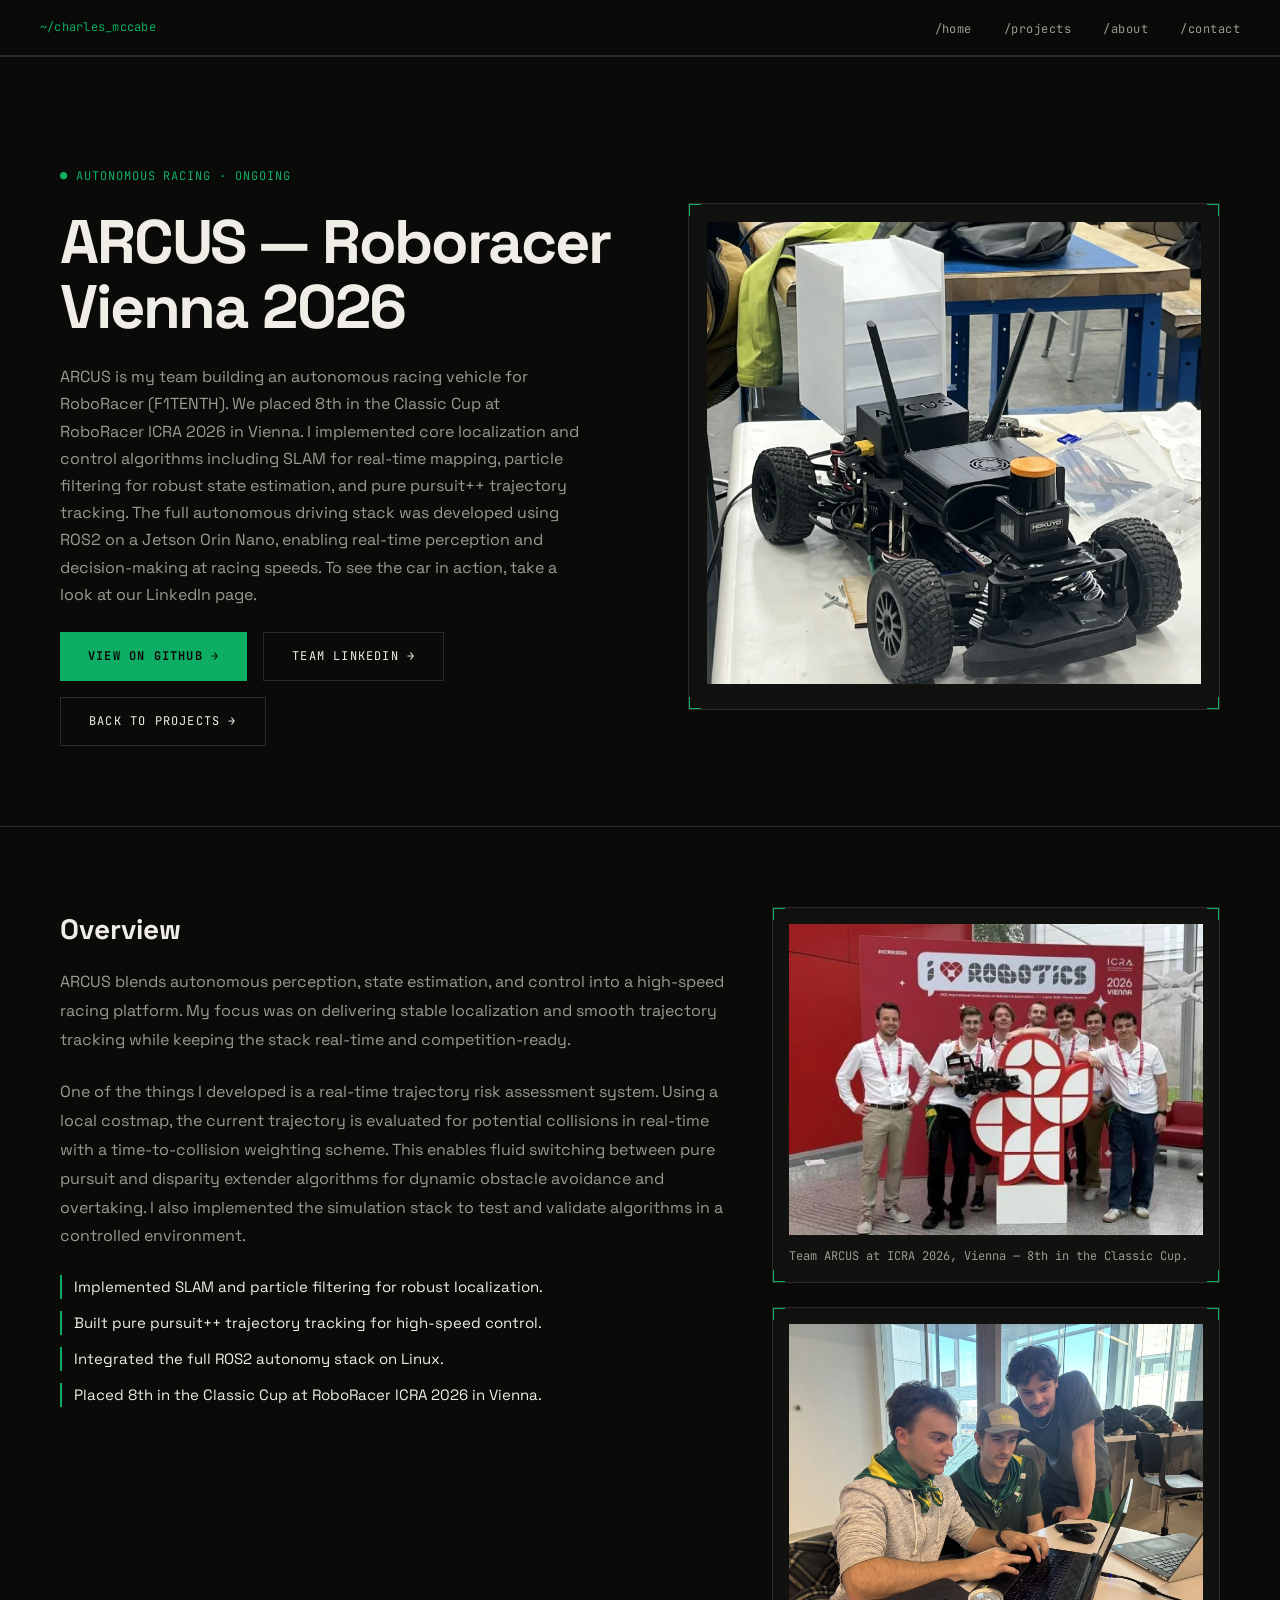
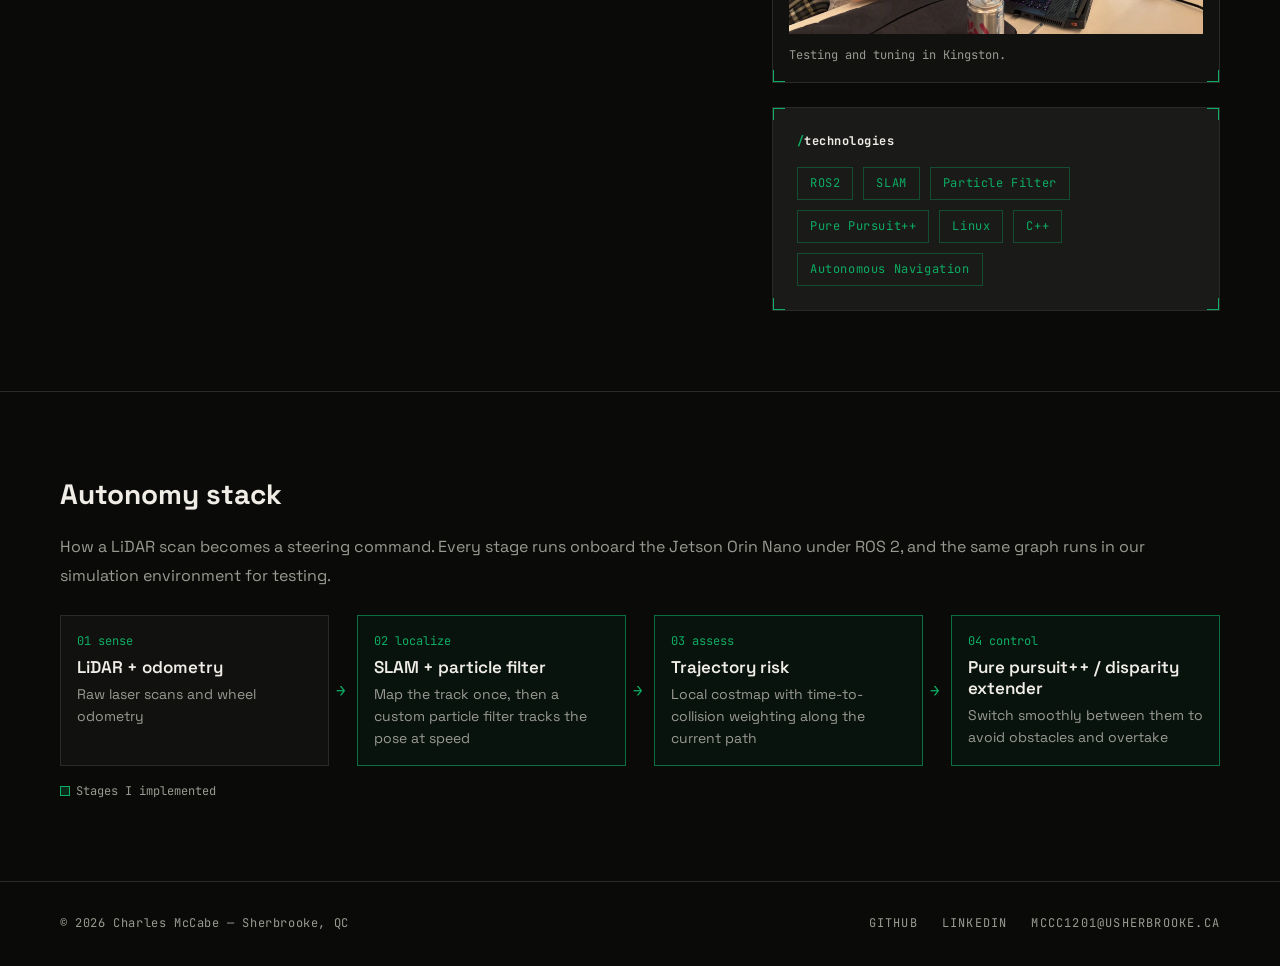
==== commit 727e56dd: "Position the portfolio for autonomy recruiters - Hero: autonomy-focused intro, availability (2027 in" ====
--- a/arcus.html
+++ b/arcus.html
@@ -91,10 +91,42 @@
     </div>
   </section>
 
+  <section class="project-section">
+    <h2 class="project-detail-title">Autonomy stack</h2>
+    <p class="project-detail-copy">How a LiDAR scan becomes a steering command. Every stage runs onboard the Jetson
+      Orin Nano under ROS 2, and the same graph runs in our simulation environment for testing.</p>
+    <figure>
+      <ol class="stack-flow">
+        <li class="stack-node">
+          <div class="stack-step">01 sense</div>
+          <div class="stack-name">LiDAR + odometry</div>
+          <div class="stack-detail">Raw laser scans and wheel odometry</div>
+        </li>
+        <li class="stack-node stack-node--mine">
+          <div class="stack-step">02 localize</div>
+          <div class="stack-name">SLAM + particle filter</div>
+          <div class="stack-detail">Map the track once, then a custom particle filter tracks the pose at speed</div>
+        </li>
+        <li class="stack-node stack-node--mine">
+          <div class="stack-step">03 assess</div>
+          <div class="stack-name">Trajectory risk</div>
+          <div class="stack-detail">Local costmap with time-to-collision weighting along the current path</div>
+        </li>
+        <li class="stack-node stack-node--mine">
+          <div class="stack-step">04 control</div>
+          <div class="stack-name">Pure pursuit++ / disparity extender</div>
+          <div class="stack-detail">Switch smoothly between them to avoid obstacles and overtake</div>
+        </li>
+      </ol>
+      <figcaption class="stack-legend"><span></span>Stages I implemented</figcaption>
+    </figure>
+  </section>
+
   <footer>
     <span class="copy">© 2026 Charles McCabe — Sherbrooke, QC</span>
     <div class="footer-links">
-      <a href="https://www.linkedin.com/in/charles-mccabe-aab749368/">LinkedIn</a>
+      <a href="https://github.com/CharlesMcCabe" target="_blank" rel="noopener noreferrer">GitHub</a>
+      <a href="https://www.linkedin.com/in/charles-mccabe-aab749368/" target="_blank" rel="noopener noreferrer">LinkedIn</a>
       <a href="mailto:mccc1201@usherbrooke.ca">mccc1201@usherbrooke.ca</a>
     </div>
   </footer>
--- a/style.css
+++ b/style.css
@@ -1760,3 +1760,208 @@
     text-transform: none;
     letter-spacing: 0.02em;
 }
+
+/* =========================================================
+   Recruiter-focused additions
+   ========================================================= */
+.hero-sub {
+    margin-bottom: 20px;
+}
+
+.hero-avail {
+    display: inline-flex;
+    align-items: center;
+    gap: 10px;
+    font-family: var(--mono);
+    font-size: 13px;
+    color: var(--text);
+    border: 1px solid rgba(13, 173, 99, 0.4);
+    background: rgba(13, 173, 99, 0.08);
+    padding: 8px 14px;
+    margin-bottom: 32px;
+    align-self: flex-start;
+}
+
+.avail-dot {
+    width: 8px;
+    height: 8px;
+    border-radius: 50%;
+    background: var(--accent);
+    box-shadow: 0 0 0 0 rgba(13, 173, 99, 0.6);
+    animation: pulse 2s infinite;
+    flex-shrink: 0;
+}
+
+@keyframes pulse {
+    70% { box-shadow: 0 0 0 8px rgba(13, 173, 99, 0); }
+    100% { box-shadow: 0 0 0 0 rgba(13, 173, 99, 0); }
+}
+
+/* Skills grouped by autonomy stack, each linked to evidence */
+.skills-matrix {
+    border-top: 1px solid var(--border);
+    margin-top: 8px;
+}
+
+.skill-group {
+    display: grid;
+    grid-template-columns: 170px 1fr;
+    gap: 6px 20px;
+    padding: 14px 0;
+    border-bottom: 1px solid var(--border);
+}
+
+.skill-cat {
+    font-family: var(--mono);
+    font-size: 13px;
+    color: var(--accent);
+    padding-top: 5px;
+}
+
+.skill-items {
+    display: flex;
+    flex-wrap: wrap;
+    gap: 8px;
+}
+
+.skill-items .skill-pill {
+    color: var(--text);
+    border-color: var(--border);
+}
+
+.skill-proof {
+    grid-column: 2;
+    font-family: var(--mono);
+    font-size: 12px;
+    color: var(--muted);
+}
+
+.skill-proof a {
+    color: var(--accent);
+    text-decoration: none;
+}
+
+.skill-proof a:hover {
+    text-decoration: underline;
+    text-underline-offset: 3px;
+}
+
+.xp-tags {
+    display: flex;
+    flex-wrap: wrap;
+    gap: 6px;
+    margin-top: 12px;
+}
+
+.xp-tags span {
+    font-family: var(--mono);
+    font-size: 12px;
+    color: var(--muted);
+    border: 1px solid var(--border);
+    padding: 3px 8px;
+}
+
+/* ARCUS autonomy stack diagram */
+.stack-flow {
+    display: flex;
+    list-style: none;
+    margin-top: 8px;
+}
+
+.stack-node {
+    flex: 1;
+    border: 1px solid var(--border);
+    background: var(--surface);
+    padding: 16px;
+    position: relative;
+}
+
+.stack-node + .stack-node {
+    margin-left: 28px;
+}
+
+.stack-node + .stack-node::before {
+    content: '→';
+    position: absolute;
+    left: -22px;
+    top: 50%;
+    transform: translateY(-50%);
+    color: var(--accent);
+    font-family: var(--mono);
+}
+
+.stack-node--mine {
+    border-color: rgba(13, 173, 99, 0.6);
+    background: rgba(13, 173, 99, 0.06);
+}
+
+.stack-step {
+    font-family: var(--mono);
+    font-size: 12px;
+    color: var(--accent);
+    margin-bottom: 6px;
+}
+
+.stack-name {
+    font-family: var(--sans);
+    font-weight: 600;
+    font-size: 17px;
+    line-height: 1.25;
+    margin-bottom: 6px;
+}
+
+.stack-detail {
+    font-family: var(--sans);
+    font-size: 14px;
+    color: var(--muted);
+    line-height: 1.55;
+}
+
+.stack-legend {
+    margin-top: 16px;
+    font-family: var(--mono);
+    font-size: 12px;
+    color: var(--muted);
+}
+
+.stack-legend span {
+    display: inline-block;
+    width: 10px;
+    height: 10px;
+    border: 1px solid var(--accent);
+    background: rgba(13, 173, 99, 0.2);
+    vertical-align: -1px;
+    margin-right: 6px;
+}
+
+@media (max-width: 900px) {
+    .skill-group {
+        grid-template-columns: 1fr;
+    }
+
+    .skill-proof {
+        grid-column: 1;
+    }
+
+    .stack-flow {
+        flex-direction: column;
+    }
+
+    .stack-node + .stack-node {
+        margin-left: 0;
+        margin-top: 28px;
+    }
+
+    .stack-node + .stack-node::before {
+        content: '↓';
+        left: 50%;
+        top: -24px;
+        transform: translateX(-50%);
+    }
+}
+
+@media (prefers-reduced-motion: reduce) {
+    .avail-dot {
+        animation: none;
+    }
+}
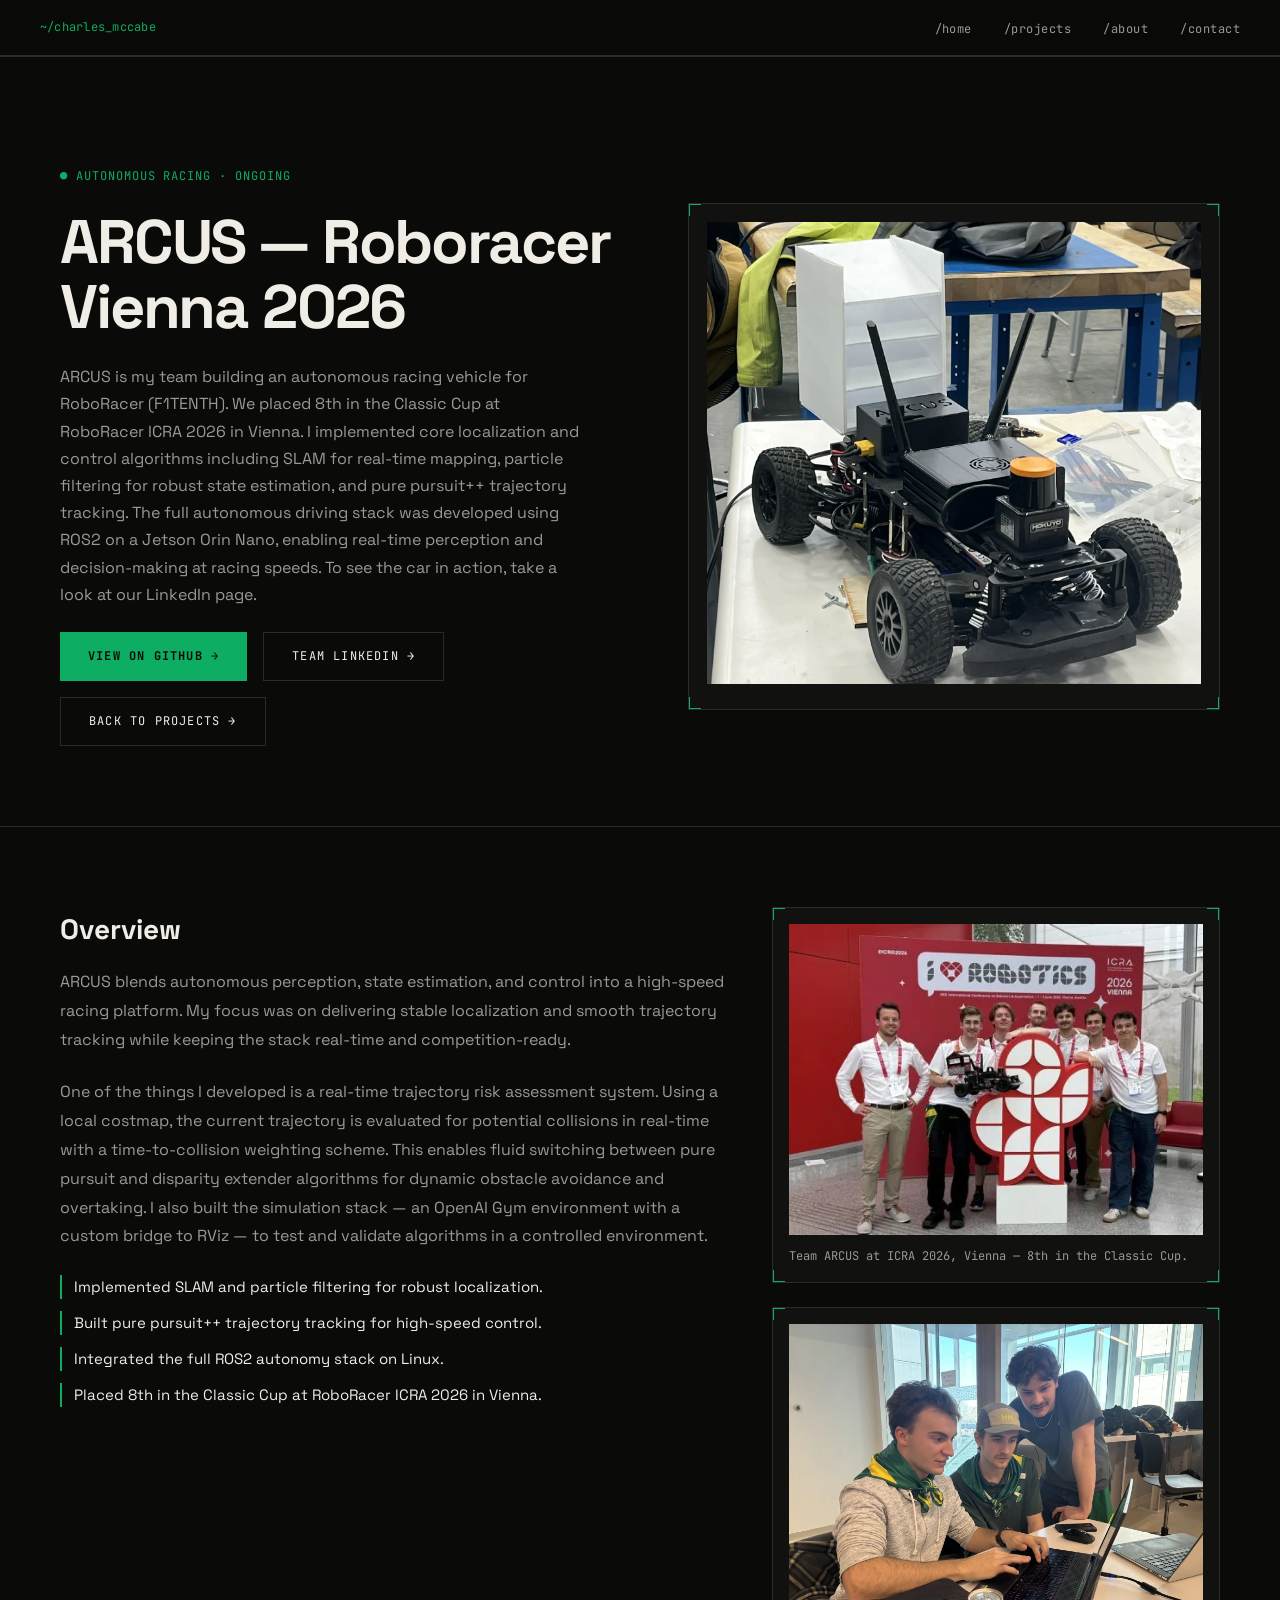
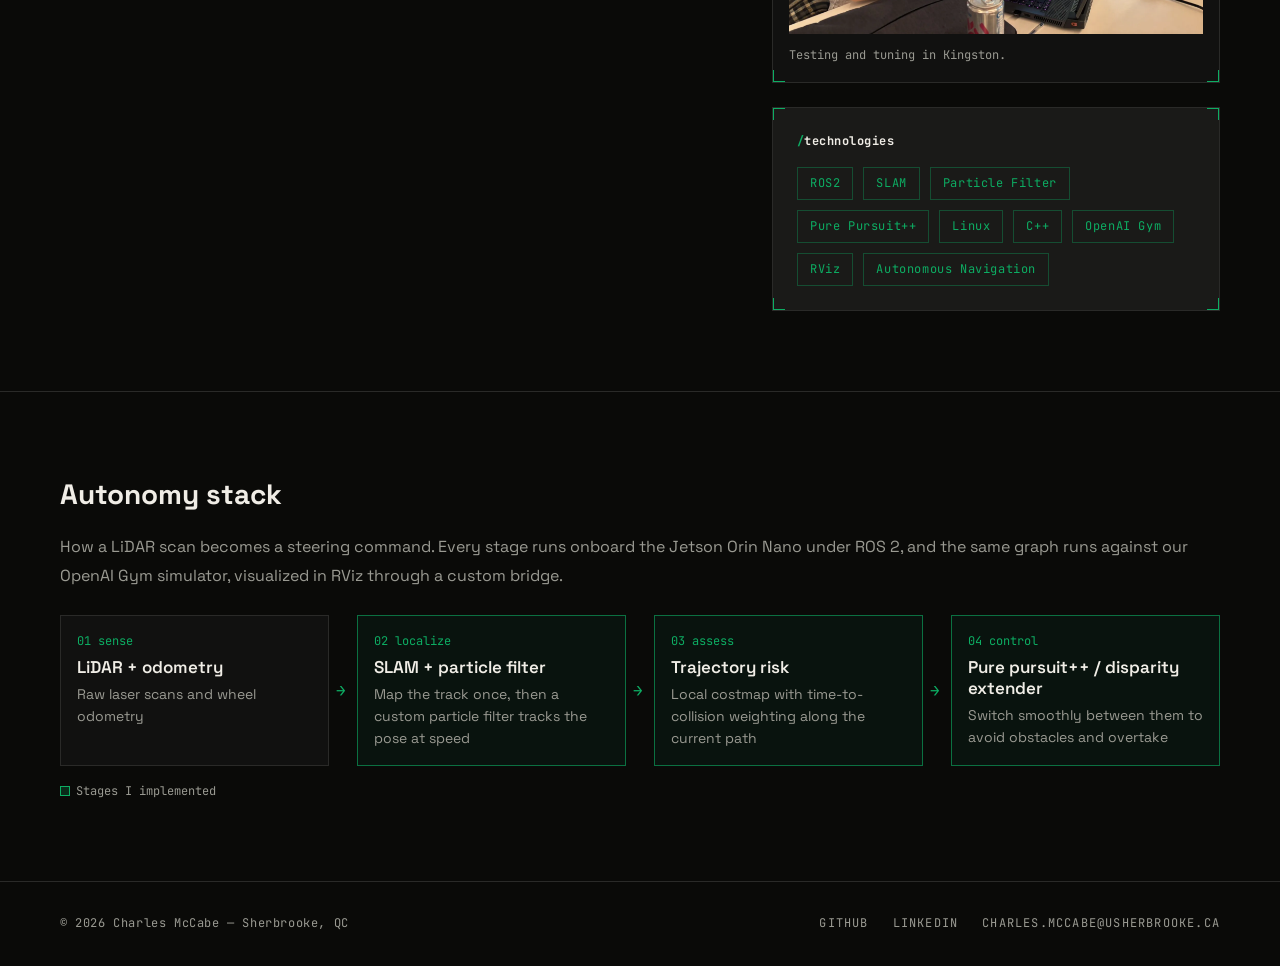
==== commit b6c19e1f: "Fix contact email and ARCUS LinkedIn; name the simulator - Contact email is charles.mccabe@usherbroo" ====
--- a/arcus.html
+++ b/arcus.html
@@ -56,7 +56,7 @@
         <p class="project-detail-copy">One of the things I developed is a real-time trajectory risk assessment system. Using a local costmap, the
           current trajectory is evaluated for potential collisions in real-time with a time-to-collision weighting
           scheme. This enables fluid switching between pure pursuit and disparity extender algorithms for dynamic
-          obstacle avoidance and overtaking. I also implemented the simulation stack to test and validate algorithms
+          obstacle avoidance and overtaking. I also built the simulation stack — an OpenAI Gym environment with a custom bridge to RViz — to test and validate algorithms
           in a controlled environment.</p>
         <ul class="project-highlights">
           <li>Implemented SLAM and particle filtering for robust localization.</li>
@@ -84,6 +84,8 @@
             <span class="tech-tag">Pure Pursuit++</span>
             <span class="tech-tag">Linux</span>
             <span class="tech-tag">C++</span>
+            <span class="tech-tag">OpenAI Gym</span>
+            <span class="tech-tag">RViz</span>
             <span class="tech-tag">Autonomous Navigation</span>
           </div>
         </div>
@@ -94,7 +96,7 @@
   <section class="project-section">
     <h2 class="project-detail-title">Autonomy stack</h2>
     <p class="project-detail-copy">How a LiDAR scan becomes a steering command. Every stage runs onboard the Jetson
-      Orin Nano under ROS 2, and the same graph runs in our simulation environment for testing.</p>
+      Orin Nano under ROS 2, and the same graph runs against our OpenAI Gym simulator, visualized in RViz through a custom bridge.</p>
     <figure>
       <ol class="stack-flow">
         <li class="stack-node">
@@ -127,7 +129,7 @@
     <div class="footer-links">
       <a href="https://github.com/CharlesMcCabe" target="_blank" rel="noopener noreferrer">GitHub</a>
       <a href="https://www.linkedin.com/in/charles-mccabe-aab749368/" target="_blank" rel="noopener noreferrer">LinkedIn</a>
-      <a href="mailto:mccc1201@usherbrooke.ca">mccc1201@usherbrooke.ca</a>
+      <a href="mailto:charles.mccabe@usherbrooke.ca">charles.mccabe@usherbrooke.ca</a>
     </div>
   </footer>
 </body>
--- a/style.css
+++ b/style.css
@@ -1965,3 +1965,7 @@
         animation: none;
     }
 }
+
+.hud-sim.hud-replay {
+    background: var(--accent);
+}
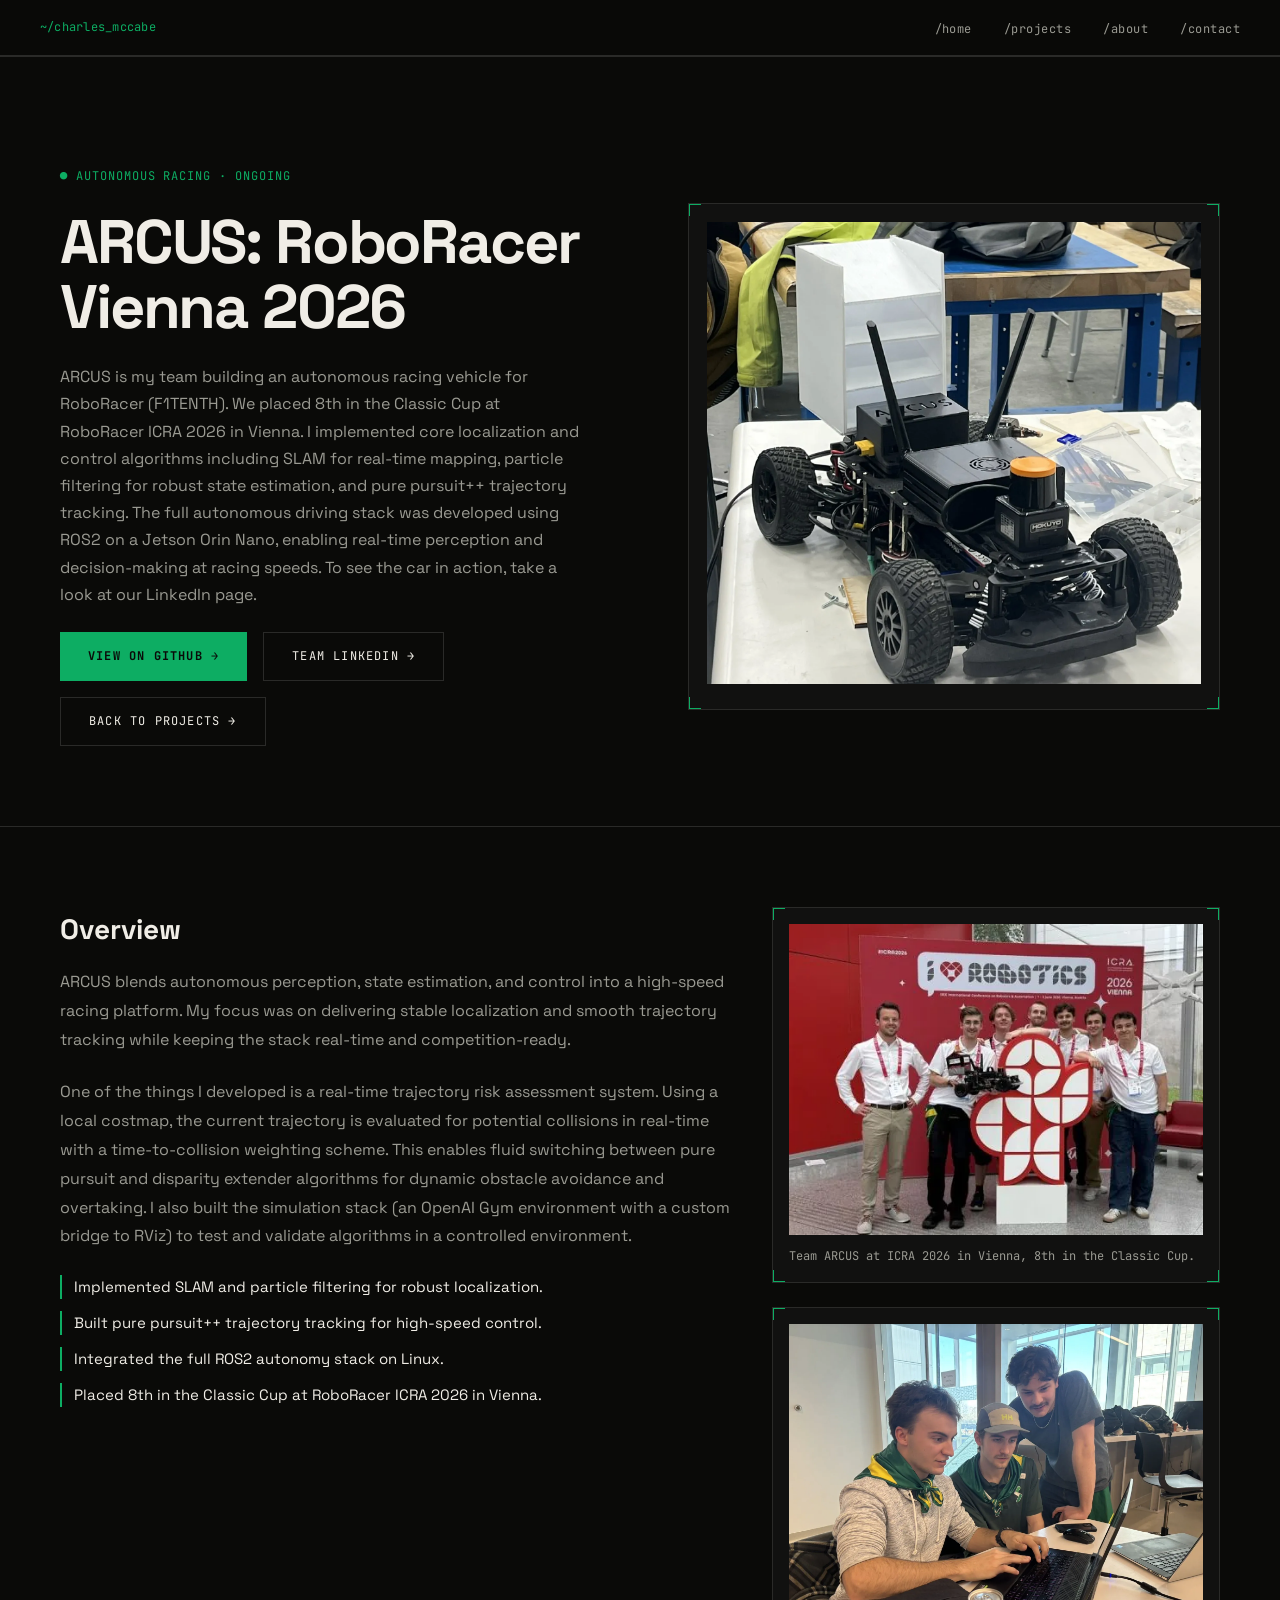
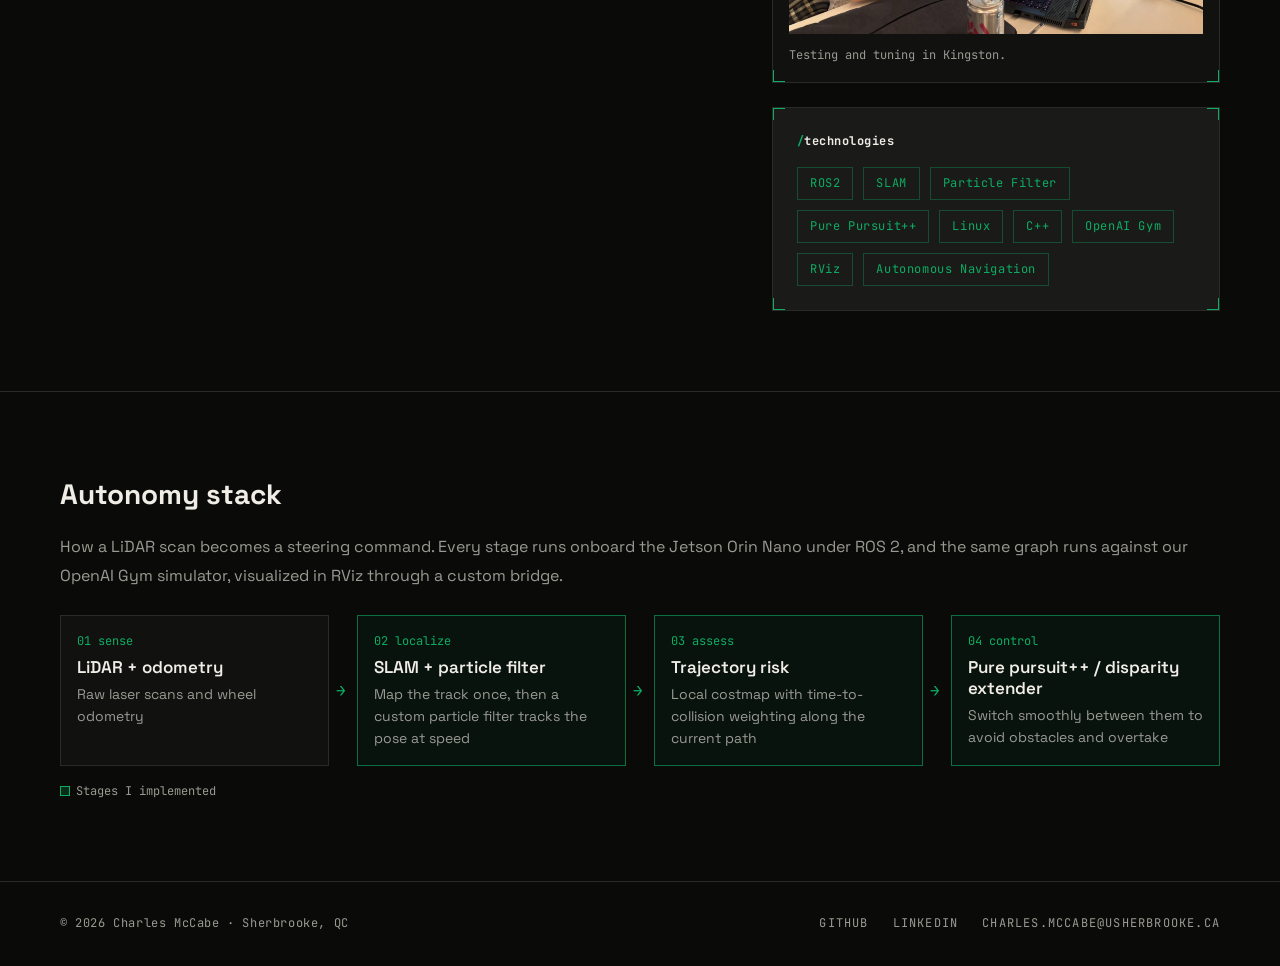
==== commit cd7d0081: "Remove em dashes; add entrepreneurial skills to the hero - Rewrite every em dash across pages, scrip" ====
--- a/arcus.html
+++ b/arcus.html
@@ -4,7 +4,7 @@
 <head>
   <meta charset="UTF-8">
   <meta name="viewport" content="width=device-width, initial-scale=1.0">
-  <title>ARCUS — Roboracer Vienna 2026</title>
+  <title>ARCUS: RoboRacer Vienna 2026</title>
   <link rel="preconnect" href="https://fonts.googleapis.com">
   <link rel="preconnect" href="https://fonts.gstatic.com" crossorigin>
   <link
@@ -28,7 +28,7 @@
   <header class="project-hero">
     <div class="project-hero-left">
       <div class="project-kicker">Autonomous racing · Ongoing</div>
-      <h1 class="project-title-lg">ARCUS — Roboracer Vienna 2026</h1>
+      <h1 class="project-title-lg">ARCUS: RoboRacer Vienna 2026</h1>
       <p class="project-summary">ARCUS is my team building an autonomous racing vehicle for RoboRacer (F1TENTH). We placed 8th in the Classic Cup at RoboRacer ICRA 2026 in Vienna. I implemented
         core localization and control algorithms including SLAM for real-time mapping, particle filtering for robust state
         estimation, and pure pursuit++ trajectory tracking. The full autonomous driving stack was developed using ROS2 on
@@ -56,7 +56,7 @@
         <p class="project-detail-copy">One of the things I developed is a real-time trajectory risk assessment system. Using a local costmap, the
           current trajectory is evaluated for potential collisions in real-time with a time-to-collision weighting
           scheme. This enables fluid switching between pure pursuit and disparity extender algorithms for dynamic
-          obstacle avoidance and overtaking. I also built the simulation stack — an OpenAI Gym environment with a custom bridge to RViz — to test and validate algorithms
+          obstacle avoidance and overtaking. I also built the simulation stack (an OpenAI Gym environment with a custom bridge to RViz) to test and validate algorithms
           in a controlled environment.</p>
         <ul class="project-highlights">
           <li>Implemented SLAM and particle filtering for robust localization.</li>
@@ -69,7 +69,7 @@
         <figure class="project-media">
           <img src="resources/imgs/arcus-vienna.webp" alt="Team ARCUS with the car at ICRA 2026 in Vienna"
             loading="lazy">
-          <figcaption>Team ARCUS at ICRA 2026, Vienna — 8th in the Classic Cup.</figcaption>
+          <figcaption>Team ARCUS at ICRA 2026 in Vienna, 8th in the Classic Cup.</figcaption>
         </figure>
         <figure class="project-media">
           <img src="resources/imgs/kingston.webp" alt="ARCUS team working on the car in Kingston" loading="lazy">
@@ -125,7 +125,7 @@
   </section>
 
   <footer>
-    <span class="copy">© 2026 Charles McCabe — Sherbrooke, QC</span>
+    <span class="copy">© 2026 Charles McCabe · Sherbrooke, QC</span>
     <div class="footer-links">
       <a href="https://github.com/CharlesMcCabe" target="_blank" rel="noopener noreferrer">GitHub</a>
       <a href="https://www.linkedin.com/in/charles-mccabe-aab749368/" target="_blank" rel="noopener noreferrer">LinkedIn</a>
--- a/style.css
+++ b/style.css
@@ -1330,7 +1330,7 @@
 }
 
 /* =========================================================
-   Design C — Live telemetry
+   Design C: Live telemetry
    ========================================================= */
 .telemetry {
     background: var(--surface);
@@ -1969,3 +1969,31 @@
 .hud-sim.hud-replay {
     background: var(--accent);
 }
+
+/* Hero skill chips: autonomy, then entrepreneurial */
+.hero-skills {
+    list-style: none;
+    display: flex;
+    flex-wrap: wrap;
+    gap: 8px;
+    max-width: 520px;
+    margin-bottom: 24px;
+}
+
+.hero-skills li {
+    font-family: var(--mono);
+    font-size: 12px;
+    color: var(--text);
+    border: 1px solid var(--border);
+    padding: 4px 10px;
+}
+
+.hero-skills li:not(.hero-skill--biz)::before {
+    content: '▸ ';
+    color: var(--accent);
+}
+
+.hero-skills .hero-skill--biz::before {
+    content: '◆ ';
+    color: var(--warn);
+}
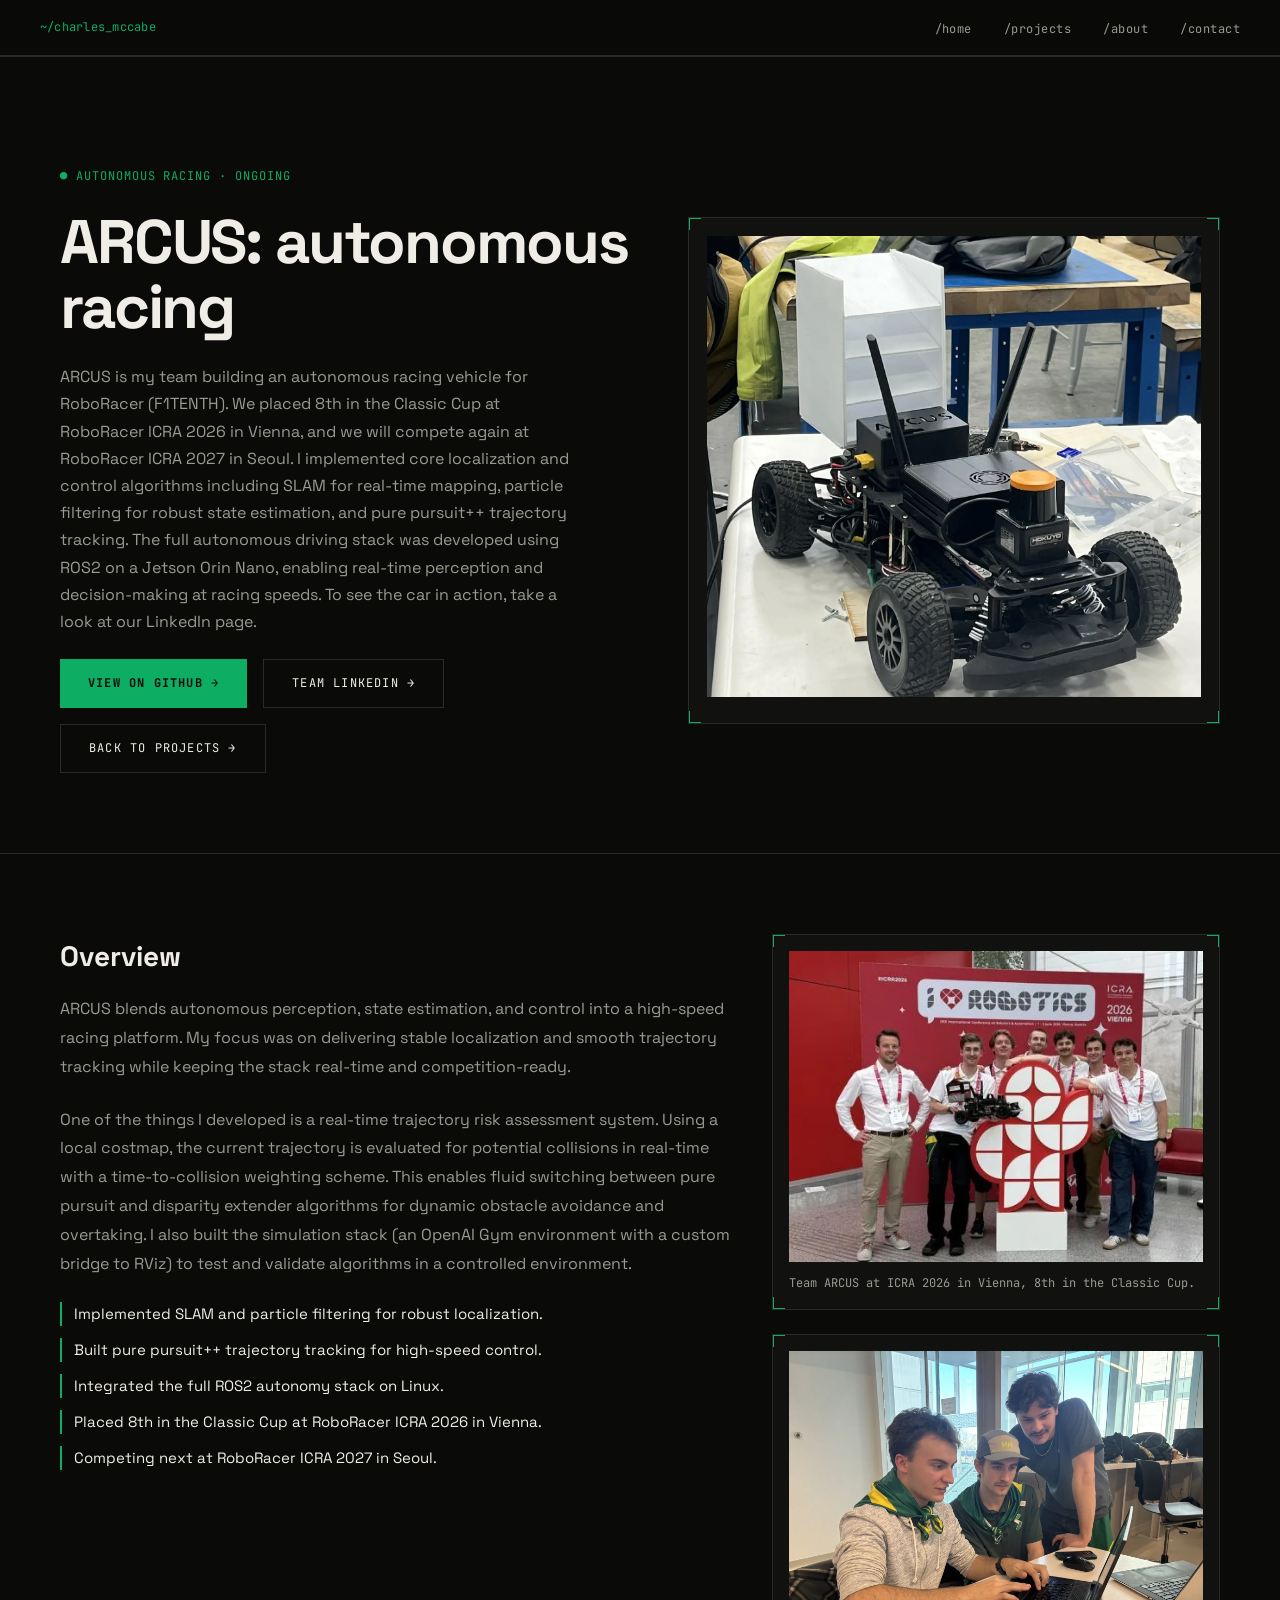
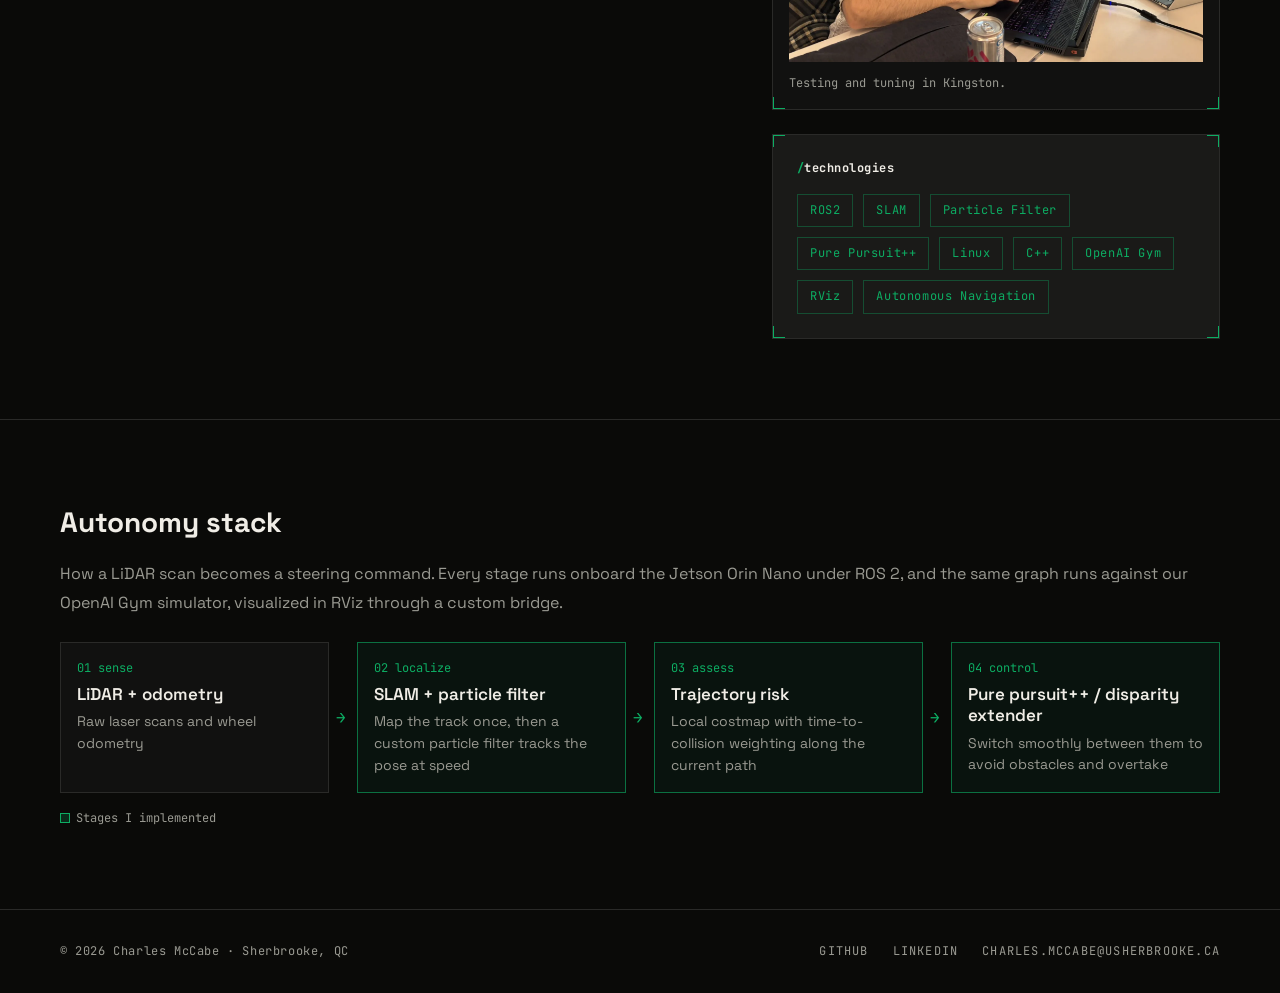
==== commit cab57d8c: "Add RoboRacer ICRA 2027 Seoul to ARCUS - 'Next: ICRA 2027 · Seoul' badge on the ARCUS card, plus men" ====
--- a/arcus.html
+++ b/arcus.html
@@ -4,7 +4,7 @@
 <head>
   <meta charset="UTF-8">
   <meta name="viewport" content="width=device-width, initial-scale=1.0">
-  <title>ARCUS: RoboRacer Vienna 2026</title>
+  <title>ARCUS: autonomous racing</title>
   <link rel="preconnect" href="https://fonts.googleapis.com">
   <link rel="preconnect" href="https://fonts.gstatic.com" crossorigin>
   <link
@@ -28,8 +28,8 @@
   <header class="project-hero">
     <div class="project-hero-left">
       <div class="project-kicker">Autonomous racing · Ongoing</div>
-      <h1 class="project-title-lg">ARCUS: RoboRacer Vienna 2026</h1>
-      <p class="project-summary">ARCUS is my team building an autonomous racing vehicle for RoboRacer (F1TENTH). We placed 8th in the Classic Cup at RoboRacer ICRA 2026 in Vienna. I implemented
+      <h1 class="project-title-lg">ARCUS: autonomous racing</h1>
+      <p class="project-summary">ARCUS is my team building an autonomous racing vehicle for RoboRacer (F1TENTH). We placed 8th in the Classic Cup at RoboRacer ICRA 2026 in Vienna, and we will compete again at RoboRacer ICRA 2027 in Seoul. I implemented
         core localization and control algorithms including SLAM for real-time mapping, particle filtering for robust state
         estimation, and pure pursuit++ trajectory tracking. The full autonomous driving stack was developed using ROS2 on
         a Jetson Orin Nano, enabling real-time perception and decision-making at racing speeds. To see the car in action, take a look at our LinkedIn page.</p>
@@ -63,6 +63,7 @@
           <li>Built pure pursuit++ trajectory tracking for high-speed control.</li>
           <li>Integrated the full ROS2 autonomy stack on Linux.</li>
           <li>Placed 8th in the Classic Cup at RoboRacer ICRA 2026 in Vienna.</li>
+          <li>Competing next at RoboRacer ICRA 2027 in Seoul.</li>
         </ul>
       </div>
       <div class="project-side">
--- a/style.css
+++ b/style.css
@@ -1997,3 +1997,19 @@
     content: '◆ ';
     color: var(--warn);
 }
+
+.badge-best + .badge-next {
+    margin-top: -4px;
+}
+
+.badge-next {
+    align-self: flex-start;
+    font-family: var(--mono);
+    font-size: 12px;
+    color: var(--accent);
+    border: 1px solid rgba(13, 173, 99, 0.6);
+    background: rgba(10, 10, 8, 0.7);
+    padding: 2px 8px;
+    margin-bottom: 10px;
+    letter-spacing: 0.04em;
+}
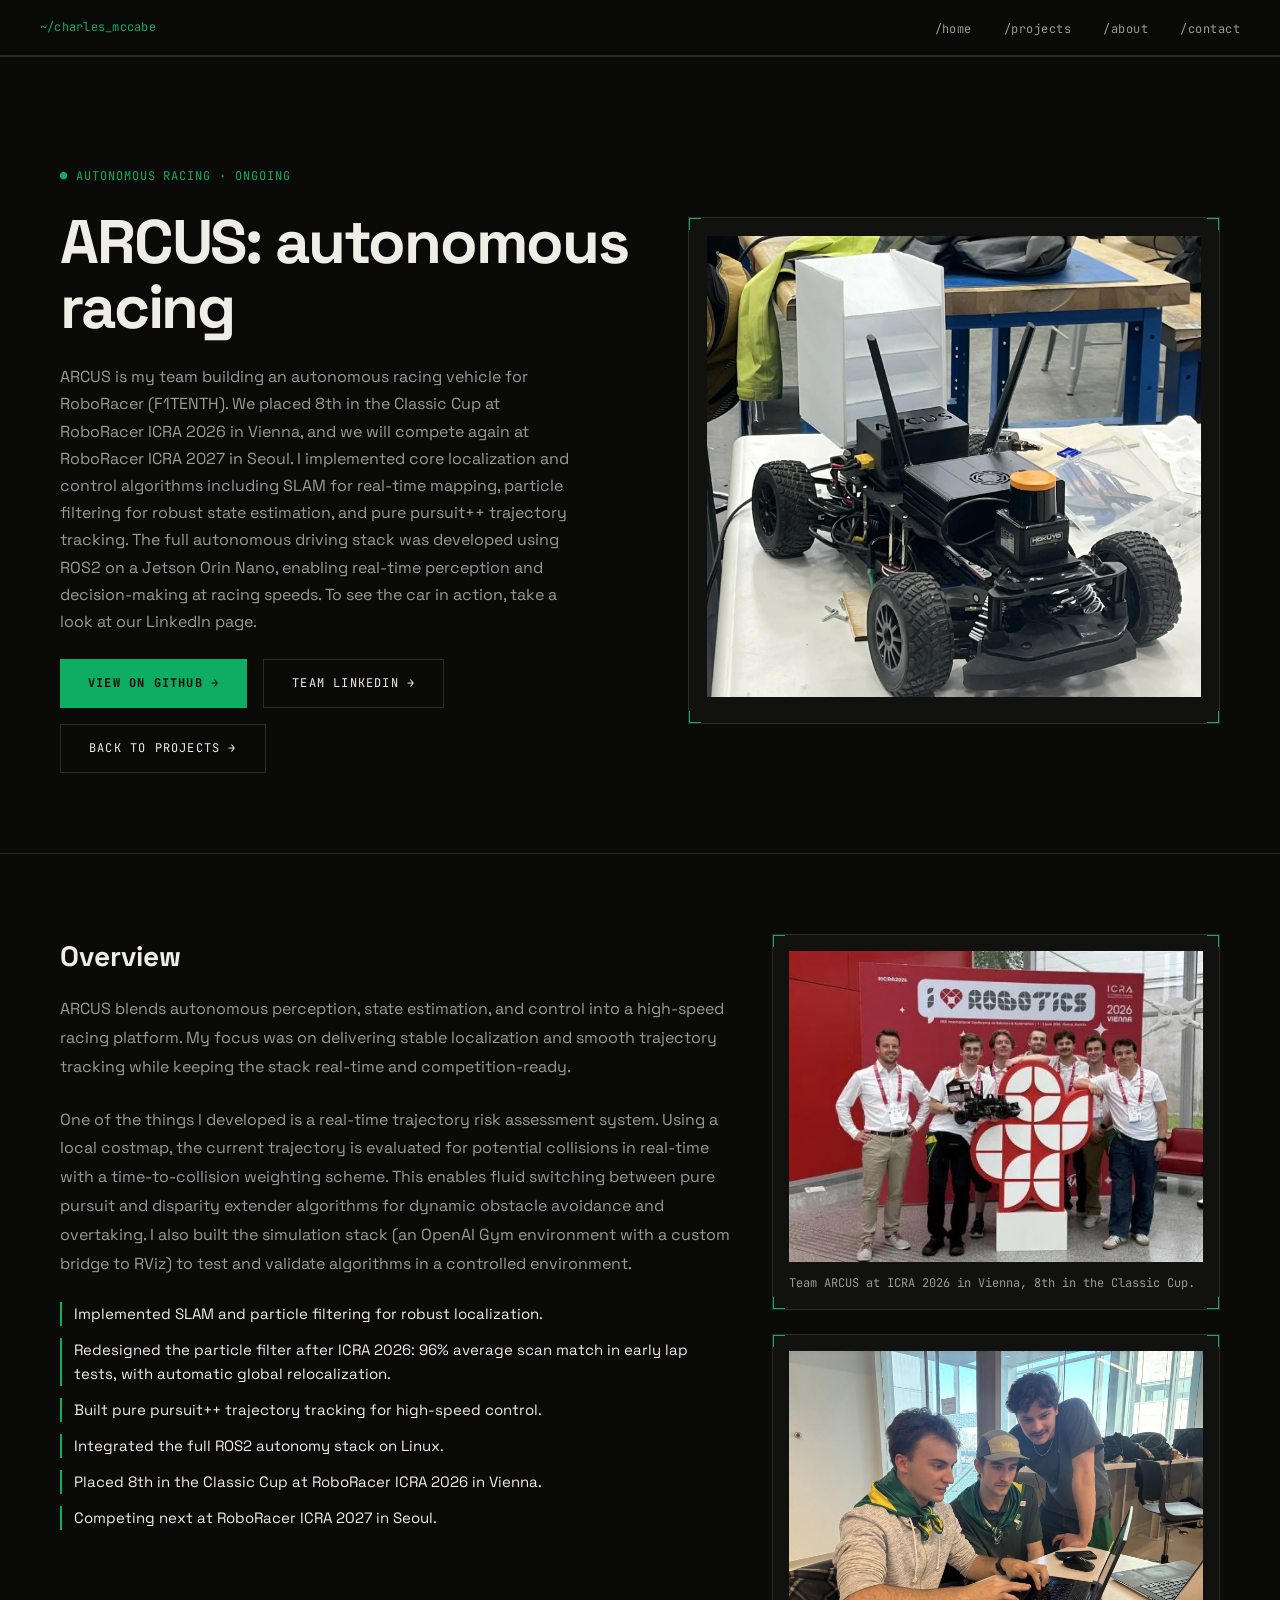
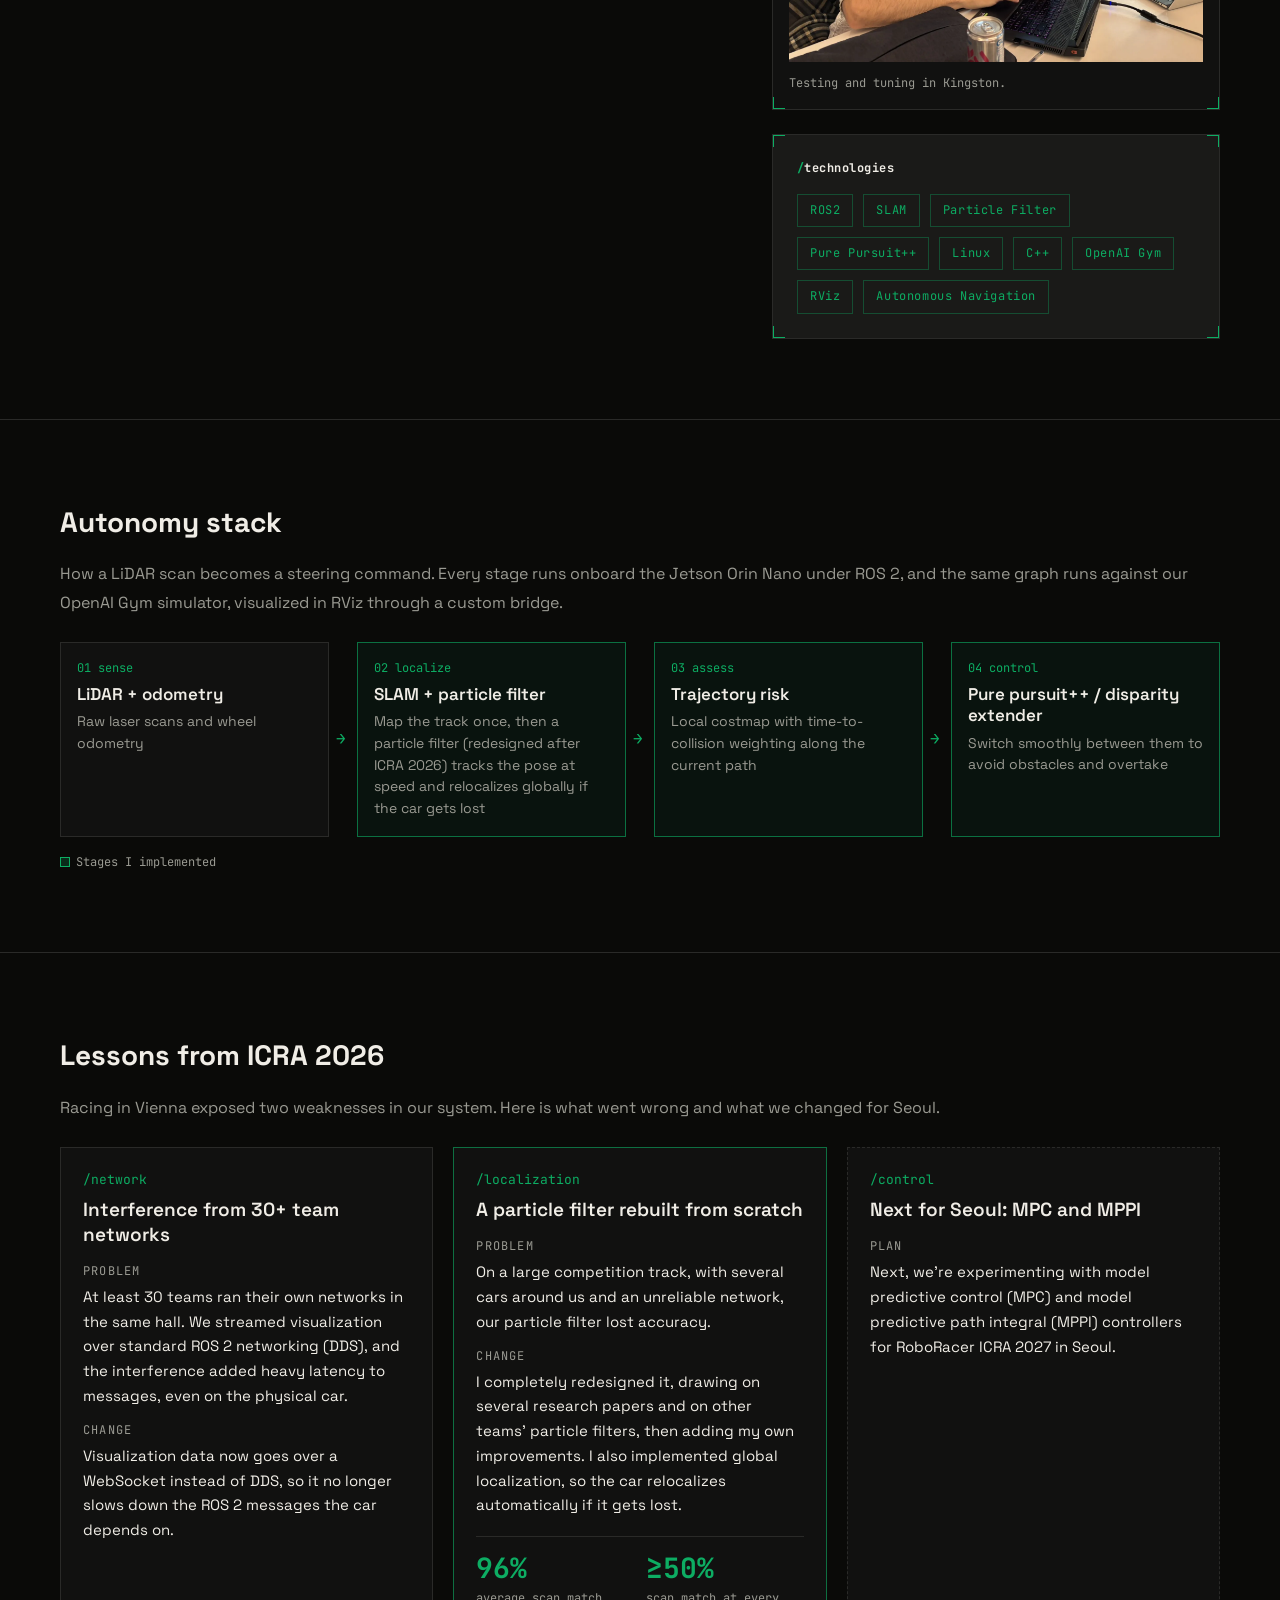
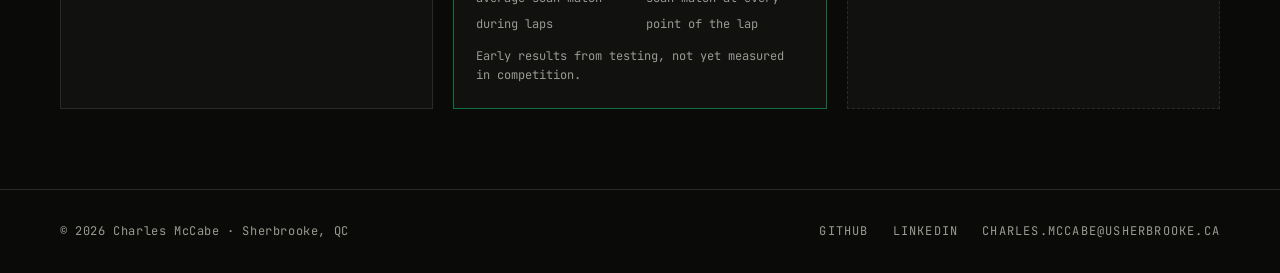
==== commit c141427e: "ARCUS: add lessons from ICRA 2026 and plans for Seoul - Network: DDS visualization suffered from int" ====
--- a/arcus.html
+++ b/arcus.html
@@ -60,6 +60,8 @@
           in a controlled environment.</p>
         <ul class="project-highlights">
           <li>Implemented SLAM and particle filtering for robust localization.</li>
+          <li>Redesigned the particle filter after ICRA 2026: 96% average scan match in early lap tests, with
+            automatic global relocalization.</li>
           <li>Built pure pursuit++ trajectory tracking for high-speed control.</li>
           <li>Integrated the full ROS2 autonomy stack on Linux.</li>
           <li>Placed 8th in the Classic Cup at RoboRacer ICRA 2026 in Vienna.</li>
@@ -108,7 +110,7 @@
         <li class="stack-node stack-node--mine">
           <div class="stack-step">02 localize</div>
           <div class="stack-name">SLAM + particle filter</div>
-          <div class="stack-detail">Map the track once, then a custom particle filter tracks the pose at speed</div>
+          <div class="stack-detail">Map the track once, then a particle filter (redesigned after ICRA 2026) tracks the pose at speed and relocalizes globally if the car gets lost</div>
         </li>
         <li class="stack-node stack-node--mine">
           <div class="stack-step">03 assess</div>
@@ -125,6 +127,54 @@
     </figure>
   </section>
 
+  <section class="project-section">
+    <h2 class="project-detail-title">Lessons from ICRA 2026</h2>
+    <p class="project-detail-copy">Racing in Vienna exposed two weaknesses in our system. Here is what went wrong and
+      what we changed for Seoul.</p>
+    <div class="lesson-grid">
+      <article class="lesson">
+        <div class="lesson-topic">/network</div>
+        <h3 class="lesson-title">Interference from 30+ team networks</h3>
+        <dl class="lesson-body">
+          <dt>Problem</dt>
+          <dd>At least 30 teams ran their own networks in the same hall. We streamed visualization over standard
+            ROS 2 networking (DDS), and the interference added heavy latency to messages, even on the physical
+            car.</dd>
+          <dt>Change</dt>
+          <dd>Visualization data now goes over a WebSocket instead of DDS, so it no longer slows down the ROS 2
+            messages the car depends on.</dd>
+        </dl>
+      </article>
+      <article class="lesson lesson--mine">
+        <div class="lesson-topic">/localization</div>
+        <h3 class="lesson-title">A particle filter rebuilt from scratch</h3>
+        <dl class="lesson-body">
+          <dt>Problem</dt>
+          <dd>On a large competition track, with several cars around us and an unreliable network, our particle
+            filter lost accuracy.</dd>
+          <dt>Change</dt>
+          <dd>I completely redesigned it, drawing on several research papers and on other teams' particle
+            filters, then adding my own improvements. I also implemented global localization, so the car
+            relocalizes automatically if it gets lost.</dd>
+        </dl>
+        <div class="lesson-metrics">
+          <div><b>96%</b><span>average scan match during laps</span></div>
+          <div><b>&ge;50%</b><span>scan match at every point of the lap</span></div>
+        </div>
+        <p class="lesson-note">Early results from testing, not yet measured in competition.</p>
+      </article>
+      <article class="lesson lesson--next">
+        <div class="lesson-topic">/control</div>
+        <h3 class="lesson-title">Next for Seoul: MPC and MPPI</h3>
+        <dl class="lesson-body">
+          <dt>Plan</dt>
+          <dd>Next, we're experimenting with model predictive control (MPC) and model
+            predictive path integral (MPPI) controllers for RoboRacer ICRA 2027 in Seoul.</dd>
+        </dl>
+      </article>
+    </div>
+  </section>
+
   <footer>
     <span class="copy">© 2026 Charles McCabe · Sherbrooke, QC</span>
     <div class="footer-links">
--- a/style.css
+++ b/style.css
@@ -2013,3 +2013,102 @@
     margin-bottom: 10px;
     letter-spacing: 0.04em;
 }
+
+/* ARCUS: lessons from ICRA 2026 */
+.lesson-grid {
+    display: grid;
+    grid-template-columns: repeat(3, 1fr);
+    gap: 20px;
+    margin-top: 8px;
+}
+
+.lesson {
+    border: 1px solid var(--border);
+    background: var(--surface);
+    padding: 22px;
+    display: flex;
+    flex-direction: column;
+}
+
+.lesson--mine {
+    border-color: rgba(13, 173, 99, 0.6);
+}
+
+.lesson--next {
+    border-style: dashed;
+}
+
+.lesson-topic {
+    font-family: var(--mono);
+    font-size: 13px;
+    color: var(--accent);
+    margin-bottom: 8px;
+}
+
+.lesson-title {
+    font-family: var(--sans);
+    font-size: 19px;
+    font-weight: 600;
+    line-height: 1.3;
+    margin-bottom: 14px;
+}
+
+.lesson-body dt {
+    font-family: var(--mono);
+    font-size: 12px;
+    color: var(--muted);
+    text-transform: uppercase;
+    letter-spacing: 0.1em;
+    margin-top: 12px;
+}
+
+.lesson-body dt:first-child {
+    margin-top: 0;
+}
+
+.lesson-body dd {
+    font-family: var(--sans);
+    font-size: 15px;
+    color: var(--text);
+    line-height: 1.65;
+    margin-top: 4px;
+}
+
+.lesson-metrics {
+    display: grid;
+    grid-template-columns: 1fr 1fr;
+    gap: 12px;
+    margin-top: 18px;
+    padding-top: 16px;
+    border-top: 1px solid var(--border);
+}
+
+.lesson-metrics b {
+    display: block;
+    font-family: var(--mono);
+    font-size: 28px;
+    font-weight: 700;
+    color: var(--accent);
+    line-height: 1.1;
+    font-variant-numeric: tabular-nums;
+}
+
+.lesson-metrics span {
+    font-family: var(--mono);
+    font-size: 12px;
+    color: var(--muted);
+    line-height: 1.4;
+}
+
+.lesson-note {
+    margin-top: 12px;
+    font-family: var(--mono);
+    font-size: 12px;
+    color: var(--muted);
+}
+
+@media (max-width: 1100px) {
+    .lesson-grid {
+        grid-template-columns: 1fr;
+    }
+}
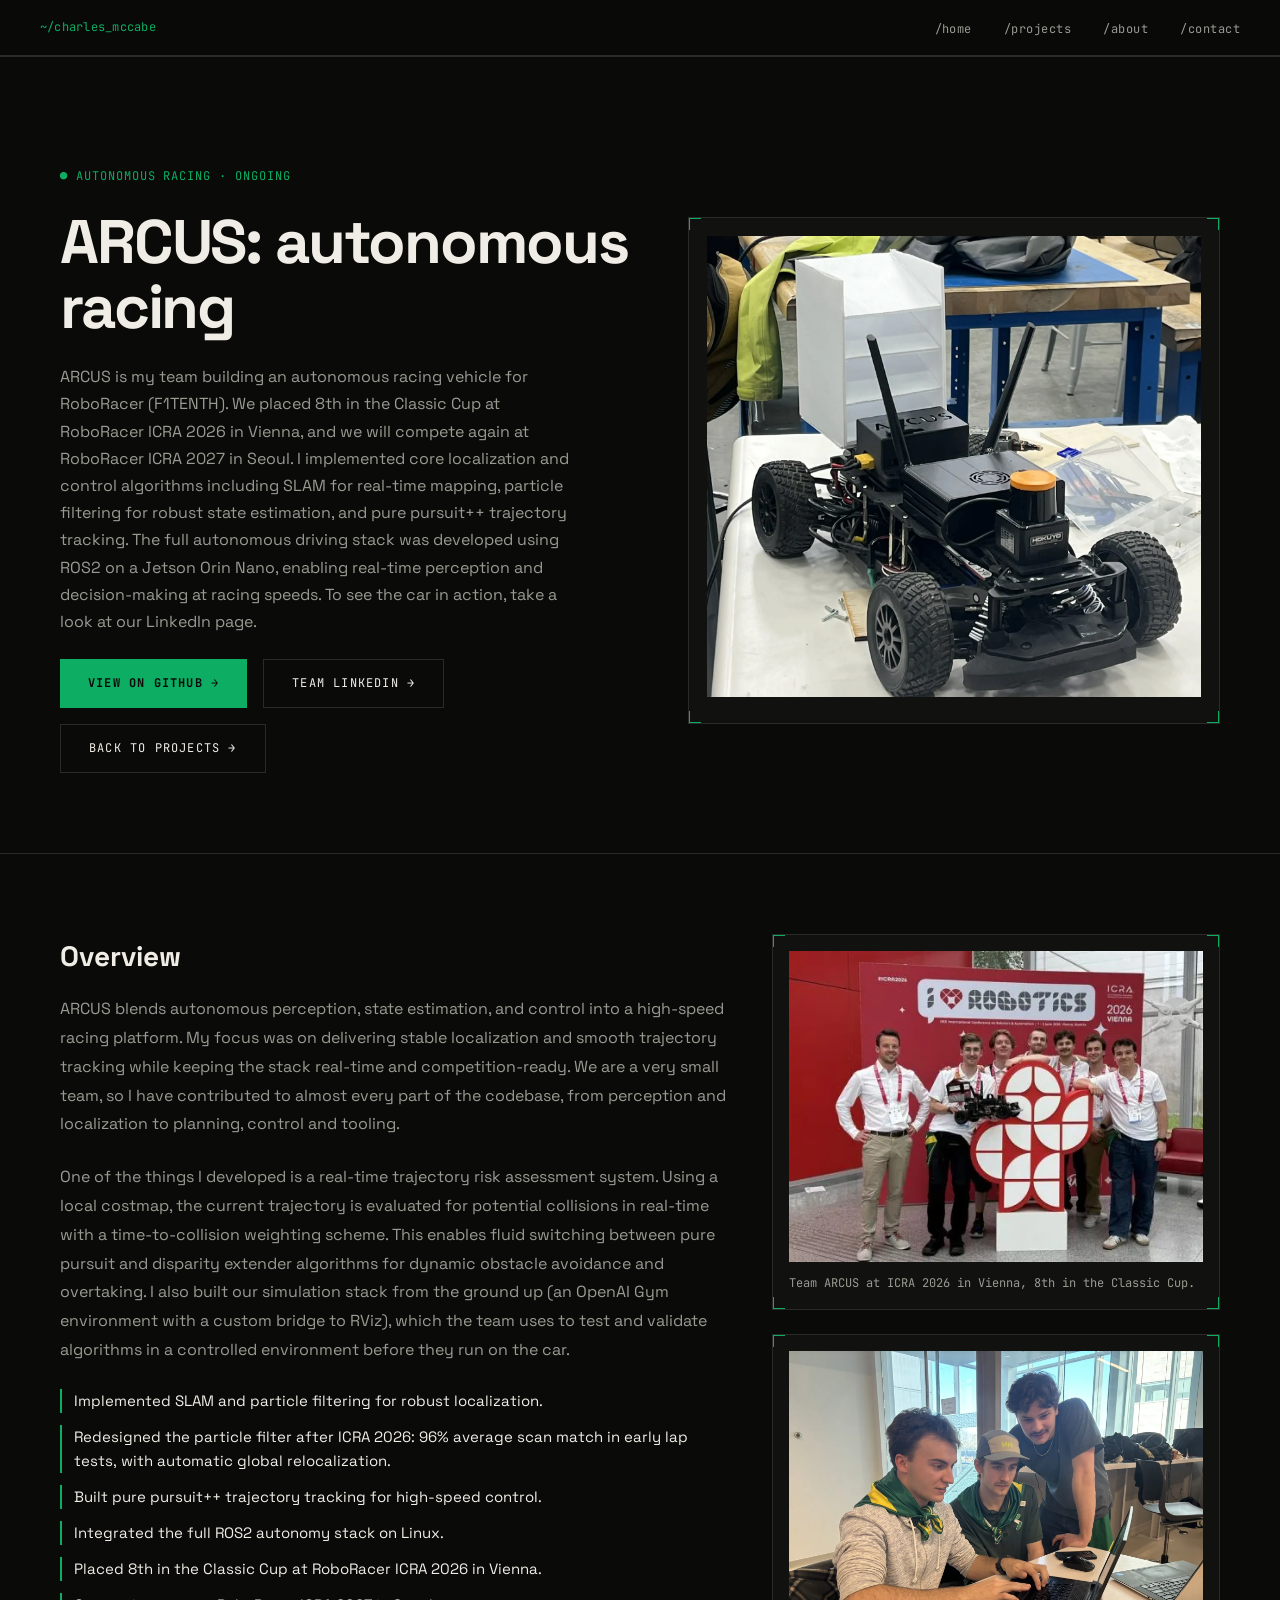
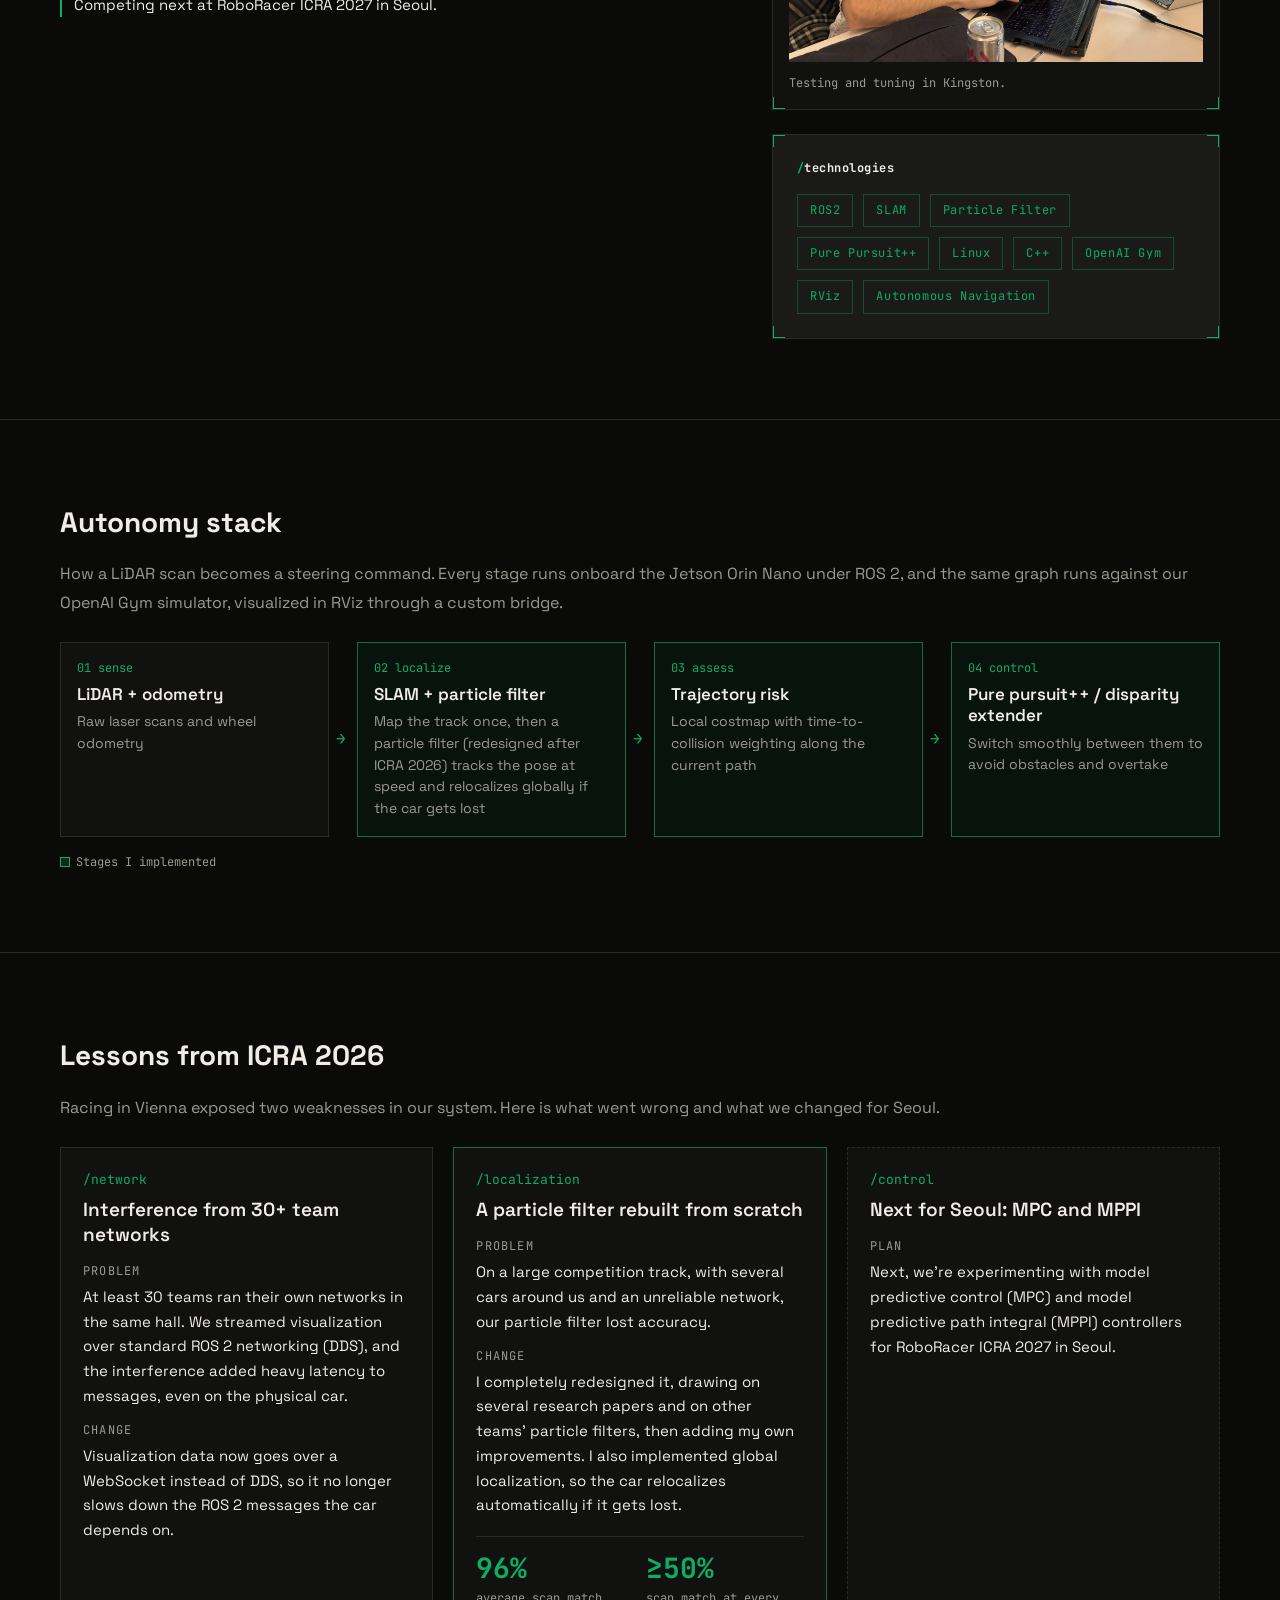
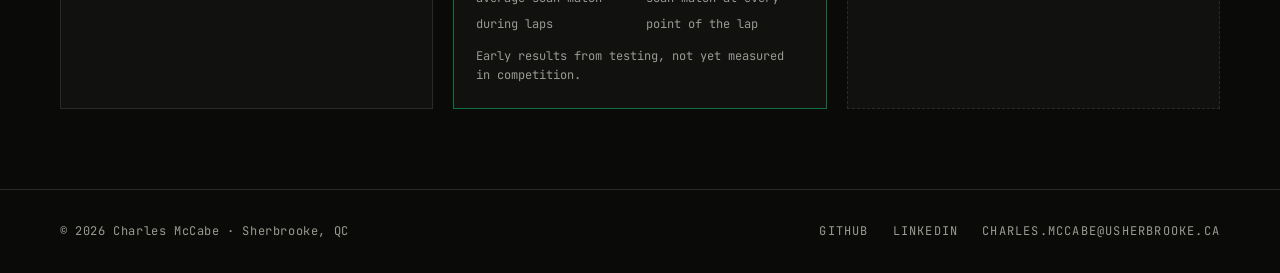
==== commit 1777d8d7: "good to merge" ====
--- a/arcus.html
+++ b/arcus.html
@@ -52,12 +52,13 @@
         <h2 class="project-detail-title">Overview</h2>
         <p class="project-detail-copy">ARCUS blends autonomous perception, state estimation, and control into a high-speed
           racing platform. My focus was on delivering stable localization and smooth trajectory tracking while
-          keeping the stack real-time and competition-ready.</p>
+          keeping the stack real-time and competition-ready. We are a very small team, so I have contributed to almost
+          every part of the codebase, from perception and localization to planning, control and tooling.</p>
         <p class="project-detail-copy">One of the things I developed is a real-time trajectory risk assessment system. Using a local costmap, the
           current trajectory is evaluated for potential collisions in real-time with a time-to-collision weighting
           scheme. This enables fluid switching between pure pursuit and disparity extender algorithms for dynamic
-          obstacle avoidance and overtaking. I also built the simulation stack (an OpenAI Gym environment with a custom bridge to RViz) to test and validate algorithms
-          in a controlled environment.</p>
+          obstacle avoidance and overtaking. I also built our simulation stack from the ground up (an OpenAI Gym environment with a custom bridge to RViz), which the
+          team uses to test and validate algorithms in a controlled environment before they run on the car.</p>
         <ul class="project-highlights">
           <li>Implemented SLAM and particle filtering for robust localization.</li>
           <li>Redesigned the particle filter after ICRA 2026: 96% average scan match in early lap tests, with
